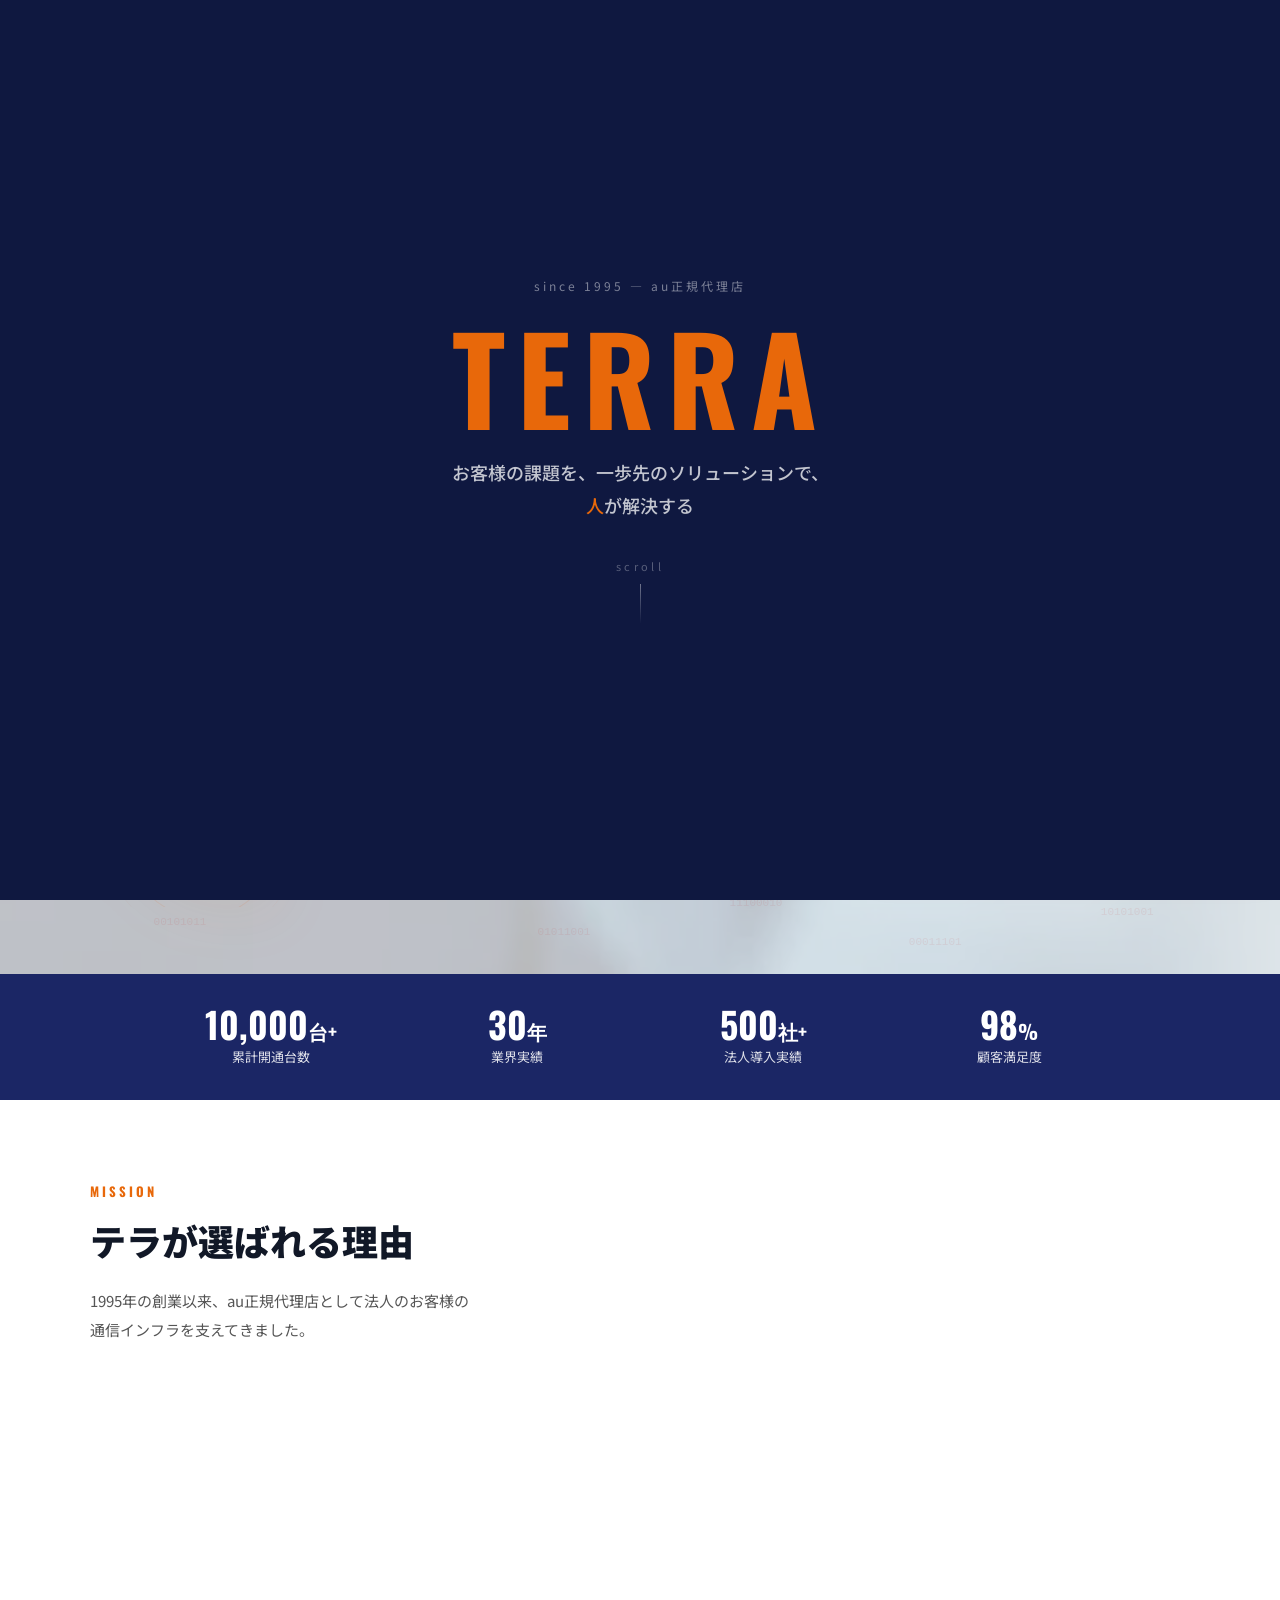
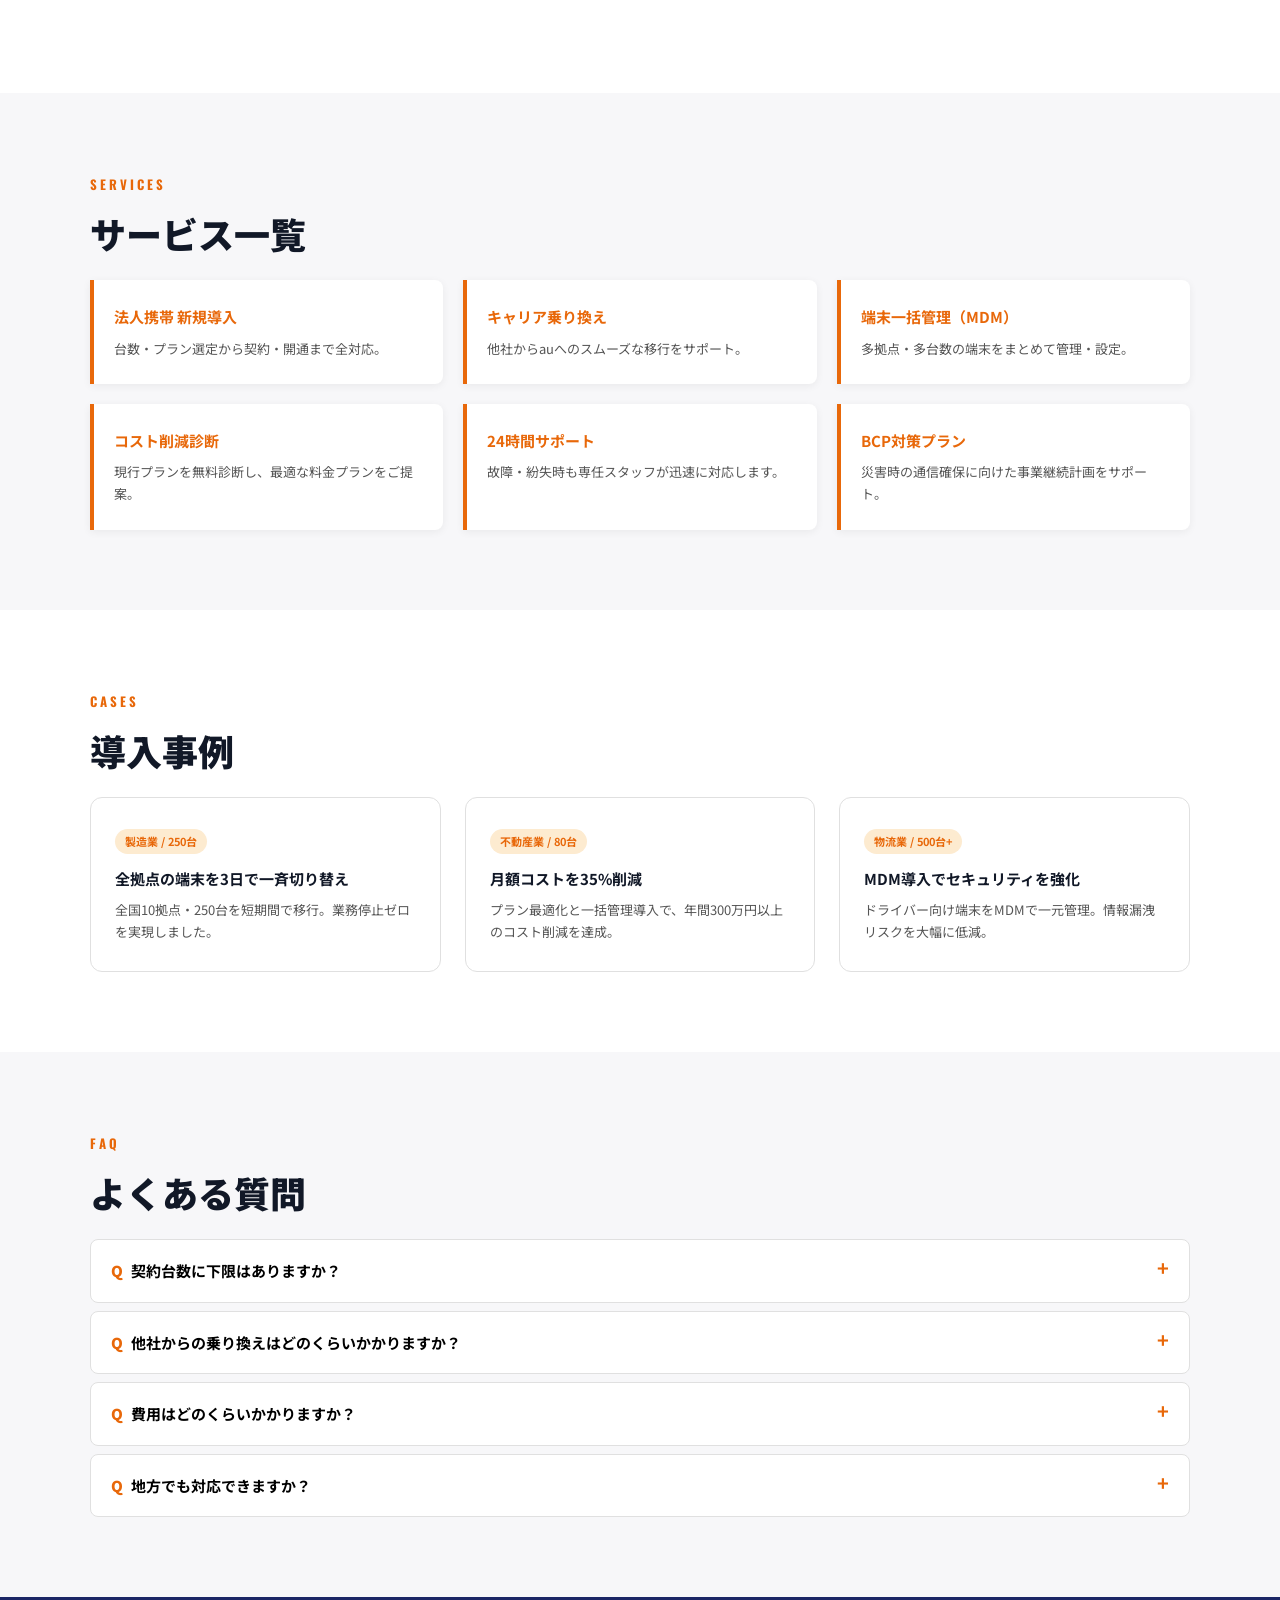
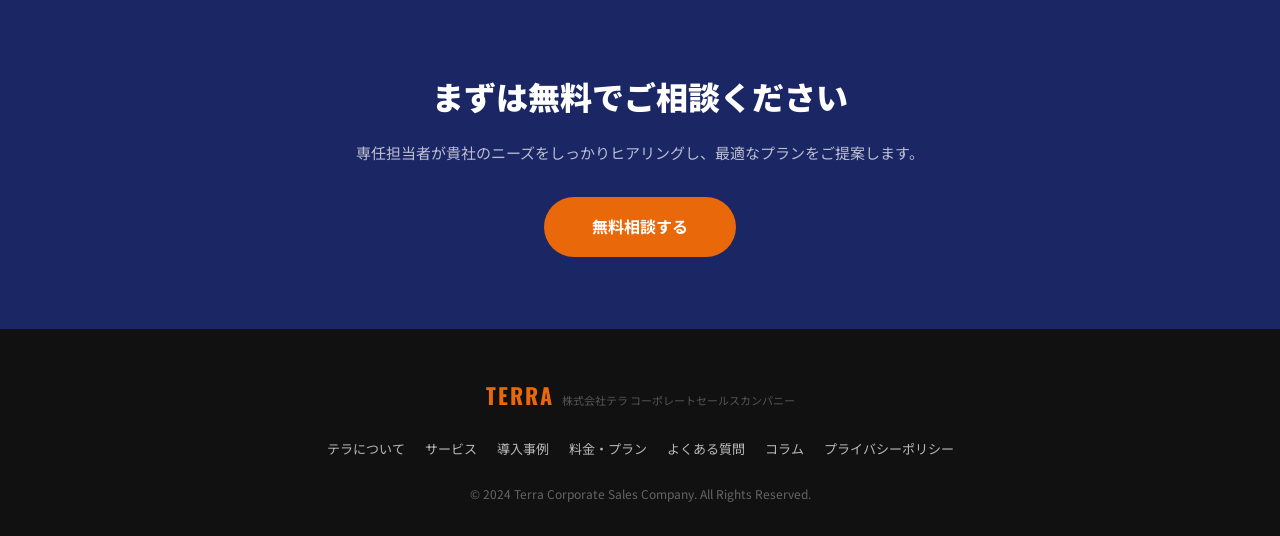
==== mockups-v2/index.html @ 59eaa2eb "Add mockups-v2: IFT-style redesign with orange/navy theme, intro overlay, and bg slideshow Co-Author" ====
<!DOCTYPE html>
<html lang="ja">
<head>
  <meta charset="UTF-8">
  <meta name="viewport" content="width=device-width, initial-scale=1.0">
  <title>株式会社テラ コーポレートセールスカンパニー | au法人携帯</title>
  <meta name="description" content="1995年創業。au正規代理店として30年、法人携帯の導入・切り替え・サポートをワンストップで対応します。">
  <link rel="preconnect" href="https://fonts.googleapis.com">
  <link rel="preconnect" href="https://fonts.gstatic.com" crossorigin>
  <link href="https://fonts.googleapis.com/css2?family=Noto+Sans+JP:wght@400;500;700;900&family=Oswald:wght@600;700&display=swap" rel="stylesheet">
  <link rel="stylesheet" href="css/style.css">
</head>
<body>

<!-- =============== INTRO OVERLAY =============== -->
<div class="intro" id="intro" aria-hidden="true">
  <div class="intro__content">
    <p class="intro__since">since 1995 — au正規代理店</p>
    <div class="intro__logo">TERRA</div>
    <p class="intro__tagline">お客様の課題を、一歩先のソリューションで、<br><em>人</em>が解決する</p>
    <p class="intro__scroll">scroll</p>
  </div>
</div>

<!-- =============== HEADER =============== -->
<header class="hdr">
  <div class="hdr__inner">
    <a class="hdr__logo" href="#">
      <span class="hdr__logo-terra">TERRA</span>
      <span class="hdr__logo-sub">株式会社テラ コーポレートセールスカンパニー</span>
    </a>
    <nav class="hdr__nav">
      <a href="#">テラについて</a>
      <a href="#">サービス</a>
      <a href="#">導入事例</a>
      <a href="#">料金・プラン</a>
      <a href="#">よくある質問</a>
      <a href="#">コラム</a>
      <a href="#">会社概要</a>
    </nav>
    <a class="hdr__cta" href="#contact">無料相談する</a>
  </div>
</header>

<!-- =============== HERO =============== -->
<section class="hero">

  <!-- 背景：画像スライドショー -->
  <div class="hero__bgSlide" aria-hidden="true">
    <div class="hero__bgSlide__item is-active">
      <img src="images/slide-01.webp" alt="">
    </div>
    <div class="hero__bgSlide__item">
      <img src="images/slide-02.jpg" alt="">
    </div>
    <div class="hero__bgOverlay"></div>
  </div>

  <!-- 背景：バイナリコード散布 -->
  <div class="hero__bg" aria-hidden="true">
    <svg class="hero__bgSvg" xmlns="http://www.w3.org/2000/svg" width="100%" height="100%">
      <text x="2%"   y="6%"  class="bgc t1">01001011</text>
      <text x="14%"  y="3%"  class="bgc t2">10110100</text>
      <text x="28%"  y="8%"  class="bgc t1">00101101</text>
      <text x="44%"  y="4%"  class="bgc t3">11010010</text>
      <text x="58%"  y="7%"  class="bgc t2">01101001</text>
      <text x="72%"  y="3%"  class="bgc t1">10011010</text>
      <text x="84%"  y="9%"  class="bgc t3">00110110</text>
      <text x="6%"   y="16%" class="bgc t2">11001010</text>
      <text x="20%"  y="13%" class="bgc t1">01010011</text>
      <text x="34%"  y="18%" class="bgc t3">10100110</text>
      <text x="50%"  y="14%" class="bgc t2">01011001</text>
      <text x="65%"  y="19%" class="bgc t1">11010100</text>
      <text x="78%"  y="13%" class="bgc t2">00101010</text>
      <text x="90%"  y="17%" class="bgc t3">10110001</text>
      <text x="3%"   y="27%" class="bgc t1">01100101</text>
      <text x="17%"  y="24%" class="bgc t3">10010110</text>
      <text x="32%"  y="29%" class="bgc t2">01101010</text>
      <text x="46%"  y="25%" class="bgc t1">11001001</text>
      <text x="60%"  y="30%" class="bgc t3">00110101</text>
      <text x="74%"  y="26%" class="bgc t2">10100011</text>
      <text x="87%"  y="28%" class="bgc t1">01011010</text>
      <text x="8%"   y="38%" class="bgc t2">11010001</text>
      <text x="22%"  y="35%" class="bgc t1">00101110</text>
      <text x="38%"  y="40%" class="bgc t3">10011001</text>
      <text x="54%"  y="36%" class="bgc t2">01100110</text>
      <text x="68%"  y="41%" class="bgc t1">11001100</text>
      <text x="82%"  y="37%" class="bgc t3">00110011</text>
      <text x="5%"   y="50%" class="bgc t1">10101010</text>
      <text x="19%"  y="47%" class="bgc t2">01010101</text>
      <text x="35%"  y="52%" class="bgc t3">11100100</text>
      <text x="49%"  y="48%" class="bgc t1">00011011</text>
      <text x="63%"  y="53%" class="bgc t2">10110010</text>
      <text x="77%"  y="49%" class="bgc t3">01001101</text>
      <text x="91%"  y="51%" class="bgc t1">11010110</text>
      <text x="10%"  y="62%" class="bgc t3">00101001</text>
      <text x="24%"  y="58%" class="bgc t1">10010011</text>
      <text x="40%"  y="63%" class="bgc t2">01101100</text>
      <text x="56%"  y="59%" class="bgc t3">11000101</text>
      <text x="70%"  y="64%" class="bgc t1">00110010</text>
      <text x="85%"  y="60%" class="bgc t2">10101101</text>
      <text x="1%"   y="74%" class="bgc t2">01011100</text>
      <text x="15%"  y="70%" class="bgc t3">11001011</text>
      <text x="30%"  y="75%" class="bgc t1">00100110</text>
      <text x="45%"  y="71%" class="bgc t2">10110101</text>
      <text x="59%"  y="76%" class="bgc t3">01010010</text>
      <text x="73%"  y="72%" class="bgc t1">11011001</text>
      <text x="88%"  y="74%" class="bgc t2">00101100</text>
      <text x="7%"   y="85%" class="bgc t1">10100101</text>
      <text x="21%"  y="82%" class="bgc t3">01001010</text>
      <text x="37%"  y="87%" class="bgc t2">11010011</text>
      <text x="52%"  y="83%" class="bgc t1">00110110</text>
      <text x="66%"  y="88%" class="bgc t3">10011100</text>
      <text x="80%"  y="84%" class="bgc t2">01100011</text>
      <text x="94%"  y="86%" class="bgc t1">11001010</text>
      <text x="12%"  y="95%" class="bgc t2">00101011</text>
      <text x="26%"  y="92%" class="bgc t3">10110110</text>
      <text x="42%"  y="96%" class="bgc t1">01011001</text>
      <text x="57%"  y="93%" class="bgc t2">11100010</text>
      <text x="71%"  y="97%" class="bgc t3">00011101</text>
      <text x="86%"  y="94%" class="bgc t1">10101001</text>
    </svg>
  </div>

  <div class="hero__inner">

    <!-- 左カラム -->
    <div class="hero__left">

      <p class="hero__eyebrow">au正規代理店 since 1995</p>

      <h1 class="hero__h1">
        お客様の課題を、<br>
        一歩先のソリューションで、<br>
        <span class="hero__accent">人</span>が解決する
      </h1>

      <!-- バッジ3個 -->
      <div class="hero__badges">
        <div class="hero__badge">
          <svg viewBox="0 0 100 100" class="badge__ring">
            <circle cx="50" cy="50" r="46" fill="none" stroke="#E8680A" stroke-width="4"/>
            <circle cx="50" cy="50" r="38" fill="none" stroke="#E8680A" stroke-width="1" stroke-dasharray="4 3"/>
          </svg>
          <div class="badge__inner">
            <span class="badge__num">10,000<small>台+</small></span>
            <span class="badge__label">開通台数</span>
          </div>
        </div>
        <div class="hero__badge">
          <svg viewBox="0 0 100 100" class="badge__ring">
            <circle cx="50" cy="50" r="46" fill="none" stroke="#E8680A" stroke-width="4"/>
            <circle cx="50" cy="50" r="38" fill="none" stroke="#E8680A" stroke-width="1" stroke-dasharray="4 3"/>
          </svg>
          <div class="badge__inner">
            <span class="badge__num">30<small>年+</small></span>
            <span class="badge__label">サービス歴</span>
          </div>
        </div>
        <div class="hero__badge">
          <svg viewBox="0 0 100 100" class="badge__ring">
            <circle cx="50" cy="50" r="46" fill="none" stroke="#E8680A" stroke-width="4"/>
            <circle cx="50" cy="50" r="38" fill="none" stroke="#E8680A" stroke-width="1" stroke-dasharray="4 3"/>
          </svg>
          <div class="badge__inner">
            <span class="badge__num">500<small>社+</small></span>
            <span class="badge__label">導入支援</span>
          </div>
        </div>
      </div>

      <p class="hero__lead">
        携帯の導入から運用・切り替えまで、<br>
        専任担当が一貫してサポートします。<br>
        まずはお気軽にご相談ください。
      </p>

      <!-- キャラクターイラスト -->
      <div class="hero__illust" aria-hidden="true">
        <svg viewBox="0 0 320 260" xmlns="http://www.w3.org/2000/svg" class="illust__svg">
          <path d="M110 60 L110 130 Q110 165 150 178 Q190 165 190 130 L190 60 Z" fill="#1a237e" stroke="#3949ab" stroke-width="2"/>
          <path d="M118 68 L118 128 Q118 157 150 168 Q182 157 182 128 L182 68 Z" fill="#283593"/>
          <circle cx="150" cy="108" r="14" fill="none" stroke="#90caf9" stroke-width="2.5"/>
          <rect x="143" y="118" width="14" height="12" rx="2" fill="#90caf9"/>
          <line x1="150" y1="124" x2="150" y2="130" stroke="#1a237e" stroke-width="2"/>
          <ellipse cx="160" cy="185" rx="22" ry="30" fill="#E8680A"/>
          <circle cx="160" cy="148" r="22" fill="#f5cba7"/>
          <ellipse cx="160" cy="132" rx="22" ry="10" fill="#3e2723"/>
          <rect x="138" y="132" width="8" height="18" rx="4" fill="#3e2723"/>
          <rect x="174" y="132" width="8" height="18" rx="4" fill="#3e2723"/>
          <circle cx="153" cy="148" r="2.5" fill="#6d4c41"/>
          <circle cx="167" cy="148" r="2.5" fill="#6d4c41"/>
          <path d="M153 158 Q160 163 167 158" fill="none" stroke="#c0392b" stroke-width="1.5" stroke-linecap="round"/>
          <path d="M138 185 Q120 195 118 215" stroke="#E8680A" stroke-width="14" fill="none" stroke-linecap="round"/>
          <ellipse cx="116" cy="218" rx="9" ry="7" fill="#f5cba7"/>
          <path d="M182 185 Q200 195 202 215" stroke="#E8680A" stroke-width="14" fill="none" stroke-linecap="round"/>
          <rect x="195" y="200" width="28" height="48" rx="4" fill="#263238"/>
          <rect x="198" y="205" width="22" height="36" rx="2" fill="#29b6f6"/>
          <circle cx="209" cy="246" r="2" fill="#607d8b"/>
          <text x="200" y="228" font-family="sans-serif" font-size="9" font-weight="bold" fill="white">au</text>
          <text x="199" y="238" font-family="sans-serif" font-size="5" fill="white">法人サポート</text>
          <rect x="145" y="212" width="12" height="28" rx="4" fill="#1a237e"/>
          <rect x="163" y="212" width="12" height="28" rx="4" fill="#1a237e"/>
          <rect x="143" y="237" width="16" height="8" rx="3" fill="#111"/>
          <rect x="161" y="237" width="16" height="8" rx="3" fill="#111"/>
          <circle cx="220" cy="145" r="14" fill="#4caf50" opacity="0.9"/>
          <polyline points="213,145 218,151 228,139" fill="none" stroke="white" stroke-width="2.5" stroke-linecap="round" stroke-linejoin="round"/>
          <rect x="62" y="160" width="32" height="22" rx="3" fill="white" stroke="#E8680A" stroke-width="1.5"/>
          <polyline points="62,160 78,172 94,160" fill="none" stroke="#E8680A" stroke-width="1.5"/>
          <text x="55" y="125" font-family="sans-serif" font-size="18" fill="#f9a825">★★★★★</text>
          <circle cx="160" cy="200" r="50" fill="none" stroke="#E8680A" stroke-width="1" opacity="0.15"/>
          <circle cx="160" cy="200" r="70" fill="none" stroke="#E8680A" stroke-width="1" opacity="0.10"/>
          <circle cx="160" cy="200" r="90" fill="none" stroke="#E8680A" stroke-width="0.5" opacity="0.07"/>
        </svg>
      </div>

    </div><!-- /.hero__left -->

    <!-- 右カラム：問い合わせフォーム -->
    <div class="hero__right">
      <div class="formCard" id="contact">
        <div class="formCard__hd">
          <span class="formCard__hdJa">まずは無料相談</span>
          <span class="formCard__hdEn">CONTACT</span>
        </div>
        <form class="formCard__body" action="#" method="post">
          <div class="formField">
            <label class="formField__lbl" for="fc-company">会社名<span class="req">必須</span></label>
            <input class="formField__inp" type="text" id="fc-company" name="company" placeholder="株式会社テラ">
          </div>
          <div class="formField">
            <label class="formField__lbl" for="fc-name">お名前<span class="req">必須</span></label>
            <input class="formField__inp" type="text" id="fc-name" name="name" placeholder="山田 太郎">
          </div>
          <div class="formField">
            <label class="formField__lbl" for="fc-tel">電話番号<span class="req">必須</span></label>
            <input class="formField__inp" type="tel" id="fc-tel" name="tel" placeholder="03-1234-5678">
          </div>
          <div class="formField">
            <label class="formField__lbl" for="fc-email">メールアドレス<span class="req">必須</span></label>
            <input class="formField__inp" type="email" id="fc-email" name="email" placeholder="info@example.com">
          </div>
          <div class="formField">
            <label class="formField__lbl" for="fc-msg">お問い合わせ内容</label>
            <textarea class="formField__inp formField__inp--ta" id="fc-msg" name="message" rows="4" placeholder="ご質問・ご要望をご記入ください"></textarea>
          </div>
          <button class="formCard__submit" type="submit">無料で相談する →</button>
          <p class="formCard__note">個人情報の取り扱いについては<a href="#">プライバシーポリシー</a>をご確認ください。</p>
        </form>
      </div>
    </div><!-- /.hero__right -->

  </div><!-- /.hero__inner -->
</section>

<!-- =============== TRUST =============== -->
<section class="trust">
  <div class="trust__inner">
    <div class="trust__item">
      <span class="trust__num">10,000<small>台+</small></span>
      <span class="trust__lbl">累計開通台数</span>
    </div>
    <div class="trust__item">
      <span class="trust__num">30<small>年</small></span>
      <span class="trust__lbl">業界実績</span>
    </div>
    <div class="trust__item">
      <span class="trust__num">500<small>社+</small></span>
      <span class="trust__lbl">法人導入実績</span>
    </div>
    <div class="trust__item">
      <span class="trust__num">98<small>%</small></span>
      <span class="trust__lbl">顧客満足度</span>
    </div>
  </div>
</section>

<!-- =============== MISSION =============== -->
<section class="mission section">
  <div class="section__inner">
    <p class="section__eyebrow">MISSION</p>
    <h2 class="section__h2">テラが選ばれる理由</h2>
    <p class="section__lead">1995年の創業以来、au正規代理店として法人のお客様の<br>通信インフラを支えてきました。</p>
    <div class="mission__grid">
      <div class="mission__card">
        <div class="mission__icon">
          <svg viewBox="0 0 48 48" xmlns="http://www.w3.org/2000/svg"><circle cx="24" cy="24" r="22" fill="#E8680A" opacity="0.1"/><path d="M24 12 L28 20 L38 21 L31 28 L33 38 L24 33 L15 38 L17 28 L10 21 L20 20 Z" fill="#E8680A"/></svg>
        </div>
        <h3>30年の信頼実績</h3>
        <p>1995年創業。長年のノウハウと信頼で、複雑な法人ニーズに対応します。</p>
      </div>
      <div class="mission__card">
        <div class="mission__icon">
          <svg viewBox="0 0 48 48" xmlns="http://www.w3.org/2000/svg"><circle cx="24" cy="24" r="22" fill="#E8680A" opacity="0.1"/><rect x="14" y="14" width="20" height="26" rx="3" fill="none" stroke="#E8680A" stroke-width="2"/><line x1="18" y1="22" x2="30" y2="22" stroke="#E8680A" stroke-width="2"/><line x1="18" y1="28" x2="30" y2="28" stroke="#E8680A" stroke-width="2"/><line x1="18" y1="34" x2="24" y2="34" stroke="#E8680A" stroke-width="2"/></svg>
        </div>
        <h3>ワンストップサポート</h3>
        <p>導入・切り替え・運用管理まで、専任担当者が一貫してサポートします。</p>
      </div>
      <div class="mission__card">
        <div class="mission__icon">
          <svg viewBox="0 0 48 48" xmlns="http://www.w3.org/2000/svg"><circle cx="24" cy="24" r="22" fill="#E8680A" opacity="0.1"/><path d="M24 10 L24 38 M10 24 L38 24" stroke="#E8680A" stroke-width="2.5" stroke-linecap="round"/><circle cx="24" cy="24" r="8" fill="none" stroke="#E8680A" stroke-width="2"/></svg>
        </div>
        <h3>全国対応</h3>
        <p>全国の拠点から、迅速な現地対応が可能です。地方企業様もご安心ください。</p>
      </div>
    </div>
  </div>
</section>

<!-- =============== SERVICES =============== -->
<section class="services section section--gray">
  <div class="section__inner">
    <p class="section__eyebrow">SERVICES</p>
    <h2 class="section__h2">サービス一覧</h2>
    <div class="services__grid">
      <div class="serviceCard">
        <h3 class="serviceCard__ttl">法人携帯 新規導入</h3>
        <p class="serviceCard__body">台数・プラン選定から契約・開通まで全対応。</p>
      </div>
      <div class="serviceCard">
        <h3 class="serviceCard__ttl">キャリア乗り換え</h3>
        <p class="serviceCard__body">他社からauへのスムーズな移行をサポート。</p>
      </div>
      <div class="serviceCard">
        <h3 class="serviceCard__ttl">端末一括管理（MDM）</h3>
        <p class="serviceCard__body">多拠点・多台数の端末をまとめて管理・設定。</p>
      </div>
      <div class="serviceCard">
        <h3 class="serviceCard__ttl">コスト削減診断</h3>
        <p class="serviceCard__body">現行プランを無料診断し、最適な料金プランをご提案。</p>
      </div>
      <div class="serviceCard">
        <h3 class="serviceCard__ttl">24時間サポート</h3>
        <p class="serviceCard__body">故障・紛失時も専任スタッフが迅速に対応します。</p>
      </div>
      <div class="serviceCard">
        <h3 class="serviceCard__ttl">BCP対策プラン</h3>
        <p class="serviceCard__body">災害時の通信確保に向けた事業継続計画をサポート。</p>
      </div>
    </div>
  </div>
</section>

<!-- =============== CASES =============== -->
<section class="cases section">
  <div class="section__inner">
    <p class="section__eyebrow">CASES</p>
    <h2 class="section__h2">導入事例</h2>
    <div class="cases__grid">
      <div class="caseCard">
        <span class="caseCard__tag">製造業 / 250台</span>
        <h3 class="caseCard__ttl">全拠点の端末を3日で一斉切り替え</h3>
        <p class="caseCard__body">全国10拠点・250台を短期間で移行。業務停止ゼロを実現しました。</p>
      </div>
      <div class="caseCard">
        <span class="caseCard__tag">不動産業 / 80台</span>
        <h3 class="caseCard__ttl">月額コストを35%削減</h3>
        <p class="caseCard__body">プラン最適化と一括管理導入で、年間300万円以上のコスト削減を達成。</p>
      </div>
      <div class="caseCard">
        <span class="caseCard__tag">物流業 / 500台+</span>
        <h3 class="caseCard__ttl">MDM導入でセキュリティを強化</h3>
        <p class="caseCard__body">ドライバー向け端末をMDMで一元管理。情報漏洩リスクを大幅に低減。</p>
      </div>
    </div>
  </div>
</section>

<!-- =============== FAQ =============== -->
<section class="faq section section--gray">
  <div class="section__inner">
    <p class="section__eyebrow">FAQ</p>
    <h2 class="section__h2">よくある質問</h2>
    <ul class="faqList">
      <li class="faqList__item">
        <button class="faqList__q" data-faq-trigger type="button">契約台数に下限はありますか？</button>
        <div class="faqList__a"><p>1台からご対応可能です。まずはお気軽にご相談ください。</p></div>
      </li>
      <li class="faqList__item">
        <button class="faqList__q" data-faq-trigger type="button">他社からの乗り換えはどのくらいかかりますか？</button>
        <div class="faqList__a"><p>規模によりますが、最短1週間から対応可能です。詳細はヒアリング後にご案内します。</p></div>
      </li>
      <li class="faqList__item">
        <button class="faqList__q" data-faq-trigger type="button">費用はどのくらいかかりますか？</button>
        <div class="faqList__a"><p>ご相談・診断は無料です。契約後の費用は台数・プランにより異なります。</p></div>
      </li>
      <li class="faqList__item">
        <button class="faqList__q" data-faq-trigger type="button">地方でも対応できますか？</button>
        <div class="faqList__a"><p>全国対応しております。遠方の場合はオンライン対応も可能です。</p></div>
      </li>
    </ul>
  </div>
</section>

<!-- =============== CTA =============== -->
<section class="cta">
  <div class="cta__inner">
    <h2 class="cta__h2">まずは無料でご相談ください</h2>
    <p class="cta__body">専任担当者が貴社のニーズをしっかりヒアリングし、最適なプランをご提案します。</p>
    <a class="cta__btn" href="#contact">無料相談する</a>
  </div>
</section>

<!-- =============== FOOTER =============== -->
<footer class="footer">
  <div class="footer__inner">
    <div class="footer__logo">
      <span class="hdr__logo-terra">TERRA</span>
      <span class="hdr__logo-sub">株式会社テラ コーポレートセールスカンパニー</span>
    </div>
    <nav class="footer__nav">
      <a href="#">テラについて</a>
      <a href="#">サービス</a>
      <a href="#">導入事例</a>
      <a href="#">料金・プラン</a>
      <a href="#">よくある質問</a>
      <a href="#">コラム</a>
      <a href="#">プライバシーポリシー</a>
    </nav>
    <p class="footer__copy">&copy; 2024 Terra Corporate Sales Company. All Rights Reserved.</p>
  </div>
</footer>

<script src="js/main.js"></script>
</body>
</html>
---- mockups-v2/css/style.css ----
/* ====================================================
   CSS変数
   ==================================================== */
:root {
  --red:        #E8680A;
  --red-dark:   #C45500;
  --red-light:  #FDEBD0;
  --navy:       #1B2665;
  --navy-dark:  #0f1840;
  --navy-light: #d4d9f0;
  --text:       #111827;
  --text-sub:   #555;
  --bg:         #ffffff;
  --bg-gray:    #f7f7f9;
  --border:     #e0e0e0;
  --radius:     8px;
  --font-body:  'Noto Sans JP', sans-serif;
  --font-en:    'Oswald', sans-serif;
}

/* ====================================================
   INTRO OVERLAY
   ==================================================== */
.intro {
  position: fixed;
  inset: 0;
  z-index: 500;
  background: var(--navy-dark);
  display: flex;
  align-items: center;
  justify-content: center;
  pointer-events: none;
  transition: opacity 0.1s linear;
}
.intro__content {
  text-align: center;
  display: flex;
  flex-direction: column;
  align-items: center;
  gap: 20px;
}
.intro__since {
  font-size: 12px;
  letter-spacing: 0.25em;
  color: rgba(255,255,255,0.45);
  animation: introFadeUp 0.8s 0.2s cubic-bezier(0.22,1,0.36,1) both;
}
.intro__logo {
  font-family: var(--font-en);
  font-size: clamp(64px, 12vw, 120px);
  font-weight: 700;
  color: var(--red);
  letter-spacing: 0.1em;
  line-height: 1;
  animation: introFadeUp 0.8s 0.4s cubic-bezier(0.22,1,0.36,1) both;
}
.intro__tagline {
  font-size: clamp(14px, 2vw, 18px);
  font-weight: 500;
  color: rgba(255,255,255,0.75);
  line-height: 1.8;
  animation: introFadeUp 0.8s 0.7s cubic-bezier(0.22,1,0.36,1) both;
}
.intro__tagline em {
  font-style: normal;
  color: var(--red);
}
.intro__scroll {
  margin-top: 16px;
  font-size: 11px;
  letter-spacing: 0.3em;
  color: rgba(255,255,255,0.3);
  animation: introFadeUp 0.8s 1.1s cubic-bezier(0.22,1,0.36,1) both,
             scrollBlink 1.8s 2s ease-in-out infinite;
}
.intro__scroll::after {
  content: '';
  display: block;
  width: 1px;
  height: 40px;
  background: linear-gradient(to bottom, rgba(255,255,255,0.4), transparent);
  margin: 8px auto 0;
  animation: scrollLine 1.8s 2s ease-in-out infinite;
}

@keyframes introFadeUp {
  from { opacity: 0; transform: translateY(16px); }
  to   { opacity: 1; transform: translateY(0); }
}
@keyframes scrollBlink {
  0%, 100% { opacity: 0.3; }
  50%       { opacity: 0.7; }
}
@keyframes scrollLine {
  0%   { transform: scaleY(0); transform-origin: top; }
  50%  { transform: scaleY(1); transform-origin: top; }
  51%  { transform: scaleY(1); transform-origin: bottom; }
  100% { transform: scaleY(0); transform-origin: bottom; }
}

/* ====================================================
   リセット・ベース
   ==================================================== */
*, *::before, *::after { box-sizing: border-box; margin: 0; padding: 0; }
html { scroll-behavior: smooth; }
body {
  font-family: var(--font-body);
  color: var(--text);
  background: var(--bg);
  line-height: 1.7;
  -webkit-font-smoothing: antialiased;
}
a { color: inherit; text-decoration: none; }
ul { list-style: none; }
img { max-width: 100%; height: auto; display: block; }
button { cursor: pointer; border: none; background: none; font: inherit; }

/* ====================================================
   HEADER
   ==================================================== */
.hdr {
  position: fixed;
  top: 0; left: 0; right: 0;
  z-index: 100;
  background: rgba(255,255,255,0.97);
  border-bottom: 2px solid var(--navy);
  box-shadow: 0 2px 12px rgba(0,0,0,0.08);
  height: 64px;
}
.hdr__inner {
  max-width: 1280px;
  margin: 0 auto;
  padding: 0 24px;
  height: 100%;
  display: flex;
  align-items: center;
  gap: 32px;
}
.hdr__logo {
  display: flex;
  align-items: baseline;
  gap: 8px;
  flex-shrink: 0;
}
.hdr__logo-terra {
  font-family: var(--font-en);
  font-size: 26px;
  font-weight: 700;
  color: var(--red);
  letter-spacing: 2px;
}
.hdr__logo-sub {
  font-size: 11px;
  color: var(--text-sub);
  white-space: nowrap;
}
.hdr__nav {
  display: flex;
  align-items: center;
  gap: 4px;
  flex: 1;
  justify-content: center;
}
.hdr__nav a {
  font-size: 13px;
  font-weight: 500;
  padding: 6px 10px;
  border-radius: 4px;
  transition: color 0.2s, background 0.2s;
  white-space: nowrap;
}
.hdr__nav a:hover { color: var(--red); background: var(--red-light); }
.hdr__cta {
  flex-shrink: 0;
  background: var(--red);
  color: white;
  font-size: 13px;
  font-weight: 700;
  padding: 10px 20px;
  border-radius: 24px;
  transition: background 0.2s, transform 0.2s;
  white-space: nowrap;
}
.hdr__cta:hover { background: var(--red-dark); transform: translateY(-1px); }

/* ====================================================
   HERO
   ==================================================== */
.hero {
  position: relative;
  min-height: 100vh;
  padding-top: 64px;
  background: var(--bg);
  overflow: hidden;
  display: flex;
  align-items: center;
}

/* 背景画像スライドショー */
.hero__bgSlide {
  position: absolute;
  inset: 0;
  z-index: 0;
}
.hero__bgSlide__item {
  position: absolute;
  inset: 0;
  opacity: 0;
  transition: opacity 1.2s ease;
}
.hero__bgSlide__item.is-active { opacity: 1; }
.hero__bgSlide__item img {
  width: 100%;
  height: 100%;
  object-fit: cover;
}
.hero__bgOverlay {
  position: absolute;
  inset: 0;
  background: rgba(255,255,255,0.72);
}

/* バイナリ背景 */
.hero__bg {
  position: absolute;
  inset: 0;
  pointer-events: none;
  z-index: 0;
}
.hero__bgSvg {
  width: 100%;
  height: 100%;
}
.bgc {
  font-family: 'Courier New', monospace;
  font-size: 11px;
  fill: rgba(204, 25, 25, 0.08);
  animation: bgcFloat 8s ease-in-out infinite;
}
.bgc.t1 { animation-duration: 7s; }
.bgc.t2 { animation-duration: 9s; animation-delay: -3s; }
.bgc.t3 { animation-duration: 11s; animation-delay: -6s; }

@keyframes bgcFloat {
  0%, 100% { opacity: 0.06; transform: translateY(0); }
  50%       { opacity: 0.13; transform: translateY(-6px); }
}

.hero__inner {
  position: relative;
  z-index: 1;
  max-width: 1280px;
  margin: 0 auto;
  padding: 60px 0 60px 32px;
  width: 100%;
  display: grid;
  grid-template-columns: 1fr 420px;
  gap: 48px;
  align-items: center;
}

/* 左カラム */
.hero__left { display: flex; flex-direction: column; gap: 28px; }

.hero__eyebrow {
  display: inline-flex;
  align-items: center;
  gap: 8px;
  font-size: 13px;
  font-weight: 700;
  color: var(--red);
  letter-spacing: 0.08em;
}
.hero__eyebrow::before {
  content: '';
  display: inline-block;
  width: 24px; height: 2px;
  background: var(--red);
}

.hero__h1 {
  font-size: clamp(32px, 4.5vw, 52px);
  font-weight: 900;
  line-height: 1.3;
  color: var(--text);
  animation: heroIn 0.8s cubic-bezier(0.22,1,0.36,1) both;
}
.hero__accent {
  color: var(--red);
  position: relative;
}
.hero__accent::after {
  content: '';
  position: absolute;
  left: 0; right: 0;
  bottom: 2px;
  height: 4px;
  background: #b5e853;
  z-index: -1;
  border-radius: 2px;
}

@keyframes heroIn {
  from { opacity: 0; transform: translateY(24px); }
  to   { opacity: 1; transform: translateY(0); }
}

/* バッジ */
.hero__badges {
  display: flex;
  gap: 16px;
  animation: heroIn 0.8s 0.3s cubic-bezier(0.22,1,0.36,1) both;
}
.hero__badge {
  position: relative;
  width: 100px;
  height: 100px;
  flex-shrink: 0;
  animation: badgeSpin 20s linear infinite;
}
@keyframes badgeSpin {
  from { transform: rotate(0deg); }
  to   { transform: rotate(360deg); }
}
.badge__ring {
  position: absolute;
  inset: 0;
  width: 100%;
  height: 100%;
}
.badge__inner {
  position: absolute;
  inset: 0;
  display: flex;
  flex-direction: column;
  align-items: center;
  justify-content: center;
  animation: badgeSpin 20s linear infinite reverse;
}
.badge__num {
  font-family: var(--font-en);
  font-size: 18px;
  font-weight: 700;
  color: var(--red);
  line-height: 1;
}
.badge__num small { font-size: 12px; }
.badge__label {
  font-size: 10px;
  font-weight: 700;
  color: var(--text);
  margin-top: 4px;
  text-align: center;
  line-height: 1.2;
}

.hero__lead {
  font-size: 15px;
  line-height: 1.9;
  color: var(--text-sub);
  animation: heroIn 0.8s 0.5s cubic-bezier(0.22,1,0.36,1) both;
}

/* イラスト */
.hero__illust {
  margin-top: -16px;
  animation: heroIn 0.8s 0.2s cubic-bezier(0.22,1,0.36,1) both;
}
.illust__svg {
  width: 100%;
  max-width: 340px;
  filter: drop-shadow(0 12px 32px rgba(232,104,10,0.12));
  animation: illustFloat 4s ease-in-out infinite;
}
@keyframes illustFloat {
  0%, 100% { transform: translateY(0); }
  50%       { transform: translateY(-12px); }
}

/* 右カラム：フォームカード */
.hero__right {
  animation: heroIn 0.8s 0.4s cubic-bezier(0.22,1,0.36,1) both;
}
.formCard {
  background: white;
  border-radius: 16px 0 0 16px;
  box-shadow: 0 8px 48px rgba(204,25,25,0.14), 0 2px 12px rgba(0,0,0,0.08);
  overflow: hidden;
  border: 1px solid var(--red-light);
  border-right: none;
}
.formCard__hd {
  background: var(--navy);
  padding: 18px 24px;
  display: flex;
  align-items: baseline;
  gap: 12px;
}
.formCard__hdJa {
  font-size: 18px;
  font-weight: 900;
  color: white;
}
.formCard__hdEn {
  font-family: var(--font-en);
  font-size: 13px;
  color: rgba(255,255,255,0.7);
  letter-spacing: 2px;
}
.formCard__body {
  padding: 24px;
  display: flex;
  flex-direction: column;
  gap: 14px;
}
.formField { display: flex; flex-direction: column; gap: 4px; }
.formField__lbl {
  font-size: 12px;
  font-weight: 700;
  color: var(--text);
  display: flex;
  align-items: center;
  gap: 6px;
}
.req {
  background: var(--red);
  color: white;
  font-size: 10px;
  padding: 1px 6px;
  border-radius: 3px;
}
.formField__inp {
  border: 1px solid var(--border);
  border-radius: var(--radius);
  padding: 10px 12px;
  font-size: 14px;
  font-family: var(--font-body);
  transition: border-color 0.2s, box-shadow 0.2s;
  outline: none;
  width: 100%;
}
.formField__inp:focus {
  border-color: var(--red);
  box-shadow: 0 0 0 3px rgba(204,25,25,0.1);
}
.formField__inp--ta { resize: vertical; min-height: 80px; }
.formCard__submit {
  background: var(--red);
  color: white;
  font-size: 15px;
  font-weight: 900;
  padding: 14px;
  border-radius: var(--radius);
  width: 100%;
  transition: background 0.2s, transform 0.15s;
  margin-top: 4px;
}
.formCard__submit:hover { background: var(--red-dark); transform: translateY(-2px); }
.formCard__note {
  font-size: 11px;
  color: var(--text-sub);
  text-align: center;
}
.formCard__note a { color: var(--red); text-decoration: underline; }

/* ====================================================
   TRUST
   ==================================================== */
.trust {
  background: var(--navy);
  padding: 32px 24px;
}
.trust__inner {
  max-width: 960px;
  margin: 0 auto;
  display: grid;
  grid-template-columns: repeat(4, 1fr);
  gap: 24px;
  text-align: center;
}
.trust__item {
  display: flex;
  flex-direction: column;
  gap: 4px;
  color: white;
}
.trust__num {
  font-family: var(--font-en);
  font-size: 36px;
  font-weight: 700;
  line-height: 1;
}
.trust__num small { font-size: 20px; }
.trust__lbl { font-size: 13px; opacity: 0.85; }

/* ====================================================
   共通セクション
   ==================================================== */
.section { padding: 80px 24px; }
.section--gray { background: var(--bg-gray); }
.section__inner { max-width: 1100px; margin: 0 auto; }
.section__eyebrow {
  font-family: var(--font-en);
  font-size: 13px;
  color: var(--red);
  font-weight: 700;
  letter-spacing: 3px;
  margin-bottom: 8px;
}
.section__h2 {
  font-size: clamp(24px, 3vw, 36px);
  font-weight: 900;
  margin-bottom: 16px;
}
.section__lead {
  font-size: 15px;
  color: var(--text-sub);
  line-height: 1.9;
  margin-bottom: 48px;
}

/* ====================================================
   MISSION
   ==================================================== */
.mission__grid {
  display: grid;
  grid-template-columns: repeat(3, 1fr);
  gap: 24px;
}
.mission__card {
  background: white;
  border: 1px solid var(--border);
  border-radius: 12px;
  padding: 32px 24px;
  text-align: center;
  transition: box-shadow 0.2s, transform 0.2s;
}
.mission__card:hover {
  box-shadow: 0 8px 32px rgba(204,25,25,0.12);
  transform: translateY(-4px);
}
.mission__icon { margin: 0 auto 16px; width: 56px; height: 56px; }
.mission__card h3 { font-size: 16px; font-weight: 700; margin-bottom: 8px; }
.mission__card p  { font-size: 14px; color: var(--text-sub); }

/* ====================================================
   SERVICES
   ==================================================== */
.services__grid {
  display: grid;
  grid-template-columns: repeat(3, 1fr);
  gap: 20px;
}
.serviceCard {
  background: white;
  border-left: 4px solid var(--red);
  border-radius: 0 8px 8px 0;
  padding: 24px 20px;
  box-shadow: 0 2px 8px rgba(0,0,0,0.06);
  transition: box-shadow 0.2s, transform 0.2s;
}
.serviceCard:hover {
  box-shadow: 0 6px 24px rgba(204,25,25,0.12);
  transform: translateX(4px);
}
.serviceCard__ttl { font-size: 15px; font-weight: 700; margin-bottom: 8px; color: var(--red); }
.serviceCard__body { font-size: 13px; color: var(--text-sub); }

/* ====================================================
   CASES
   ==================================================== */
.cases__grid {
  display: grid;
  grid-template-columns: repeat(3, 1fr);
  gap: 24px;
}
.caseCard {
  background: white;
  border: 1px solid var(--border);
  border-radius: 12px;
  padding: 28px 24px;
  transition: box-shadow 0.2s, transform 0.2s;
}
.caseCard:hover {
  box-shadow: 0 8px 32px rgba(0,0,0,0.1);
  transform: translateY(-4px);
}
.caseCard__tag {
  display: inline-block;
  background: var(--red-light);
  color: var(--red);
  font-size: 11px;
  font-weight: 700;
  padding: 3px 10px;
  border-radius: 20px;
  margin-bottom: 12px;
}
.caseCard__ttl { font-size: 15px; font-weight: 700; margin-bottom: 8px; }
.caseCard__body { font-size: 13px; color: var(--text-sub); }

/* ====================================================
   FAQ
   ==================================================== */
.faqList { display: flex; flex-direction: column; gap: 8px; }
.faqList__item {
  background: white;
  border: 1px solid var(--border);
  border-radius: 8px;
  overflow: hidden;
}
.faqList__q {
  width: 100%;
  text-align: left;
  padding: 18px 48px 18px 20px;
  font-size: 15px;
  font-weight: 700;
  position: relative;
  transition: background 0.2s;
}
.faqList__q:hover { background: var(--red-light); }
.faqList__q::before {
  content: 'Q';
  position: absolute;
  left: 20px;
  color: var(--red);
  font-weight: 900;
}
.faqList__q { padding-left: 40px; }
.faqList__q::after {
  content: '+';
  position: absolute;
  right: 20px;
  font-size: 20px;
  color: var(--red);
  transition: transform 0.3s;
  line-height: 1;
}
.faqList__q.is-open::after { transform: rotate(45deg); }
.faqList__a {
  max-height: 0;
  overflow: hidden;
  transition: max-height 0.35s ease, padding 0.3s;
  padding: 0 20px 0 40px;
  font-size: 14px;
  color: var(--text-sub);
}
.faqList__a.is-open {
  max-height: 200px;
  padding: 12px 20px 18px 40px;
}

/* ====================================================
   CTA
   ==================================================== */
.cta {
  background: var(--navy);
  padding: 72px 24px;
  text-align: center;
}
.cta__h2 {
  font-size: clamp(22px, 3vw, 32px);
  font-weight: 900;
  color: white;
  margin-bottom: 16px;
}
.cta__body { font-size: 15px; color: rgba(255,255,255,0.7); margin-bottom: 32px; }
.cta__btn {
  display: inline-block;
  background: var(--red);
  color: white;
  font-size: 16px;
  font-weight: 700;
  padding: 16px 48px;
  border-radius: 32px;
  transition: background 0.2s, transform 0.2s;
}
.cta__btn:hover { background: var(--red-dark); transform: translateY(-2px); }

/* ====================================================
   FOOTER
   ==================================================== */
.footer {
  background: #111;
  padding: 48px 24px 32px;
  color: rgba(255,255,255,0.7);
}
.footer__inner {
  max-width: 1100px;
  margin: 0 auto;
  display: flex;
  flex-direction: column;
  gap: 24px;
  align-items: center;
}
.footer__logo {
  display: flex;
  align-items: baseline;
  gap: 8px;
}
.footer .hdr__logo-terra { font-size: 22px; }
.footer .hdr__logo-sub   { font-size: 11px; }
.footer__nav {
  display: flex;
  flex-wrap: wrap;
  justify-content: center;
  gap: 8px 20px;
}
.footer__nav a { font-size: 13px; transition: color 0.2s; }
.footer__nav a:hover { color: var(--red); }
.footer__copy { font-size: 12px; opacity: 0.5; }

/* ====================================================
   スクロールアニメーション
   ==================================================== */
.trust__item,
.serviceCard,
.caseCard,
.mission__card,
.faqList__item {
  opacity: 0;
  transform: translateY(20px);
  transition: opacity 0.5s ease, transform 0.5s ease;
}
.trust__item.is-visible,
.serviceCard.is-visible,
.caseCard.is-visible,
.mission__card.is-visible,
.faqList__item.is-visible {
  opacity: 1 !important;
  transform: translateY(0) !important;
}
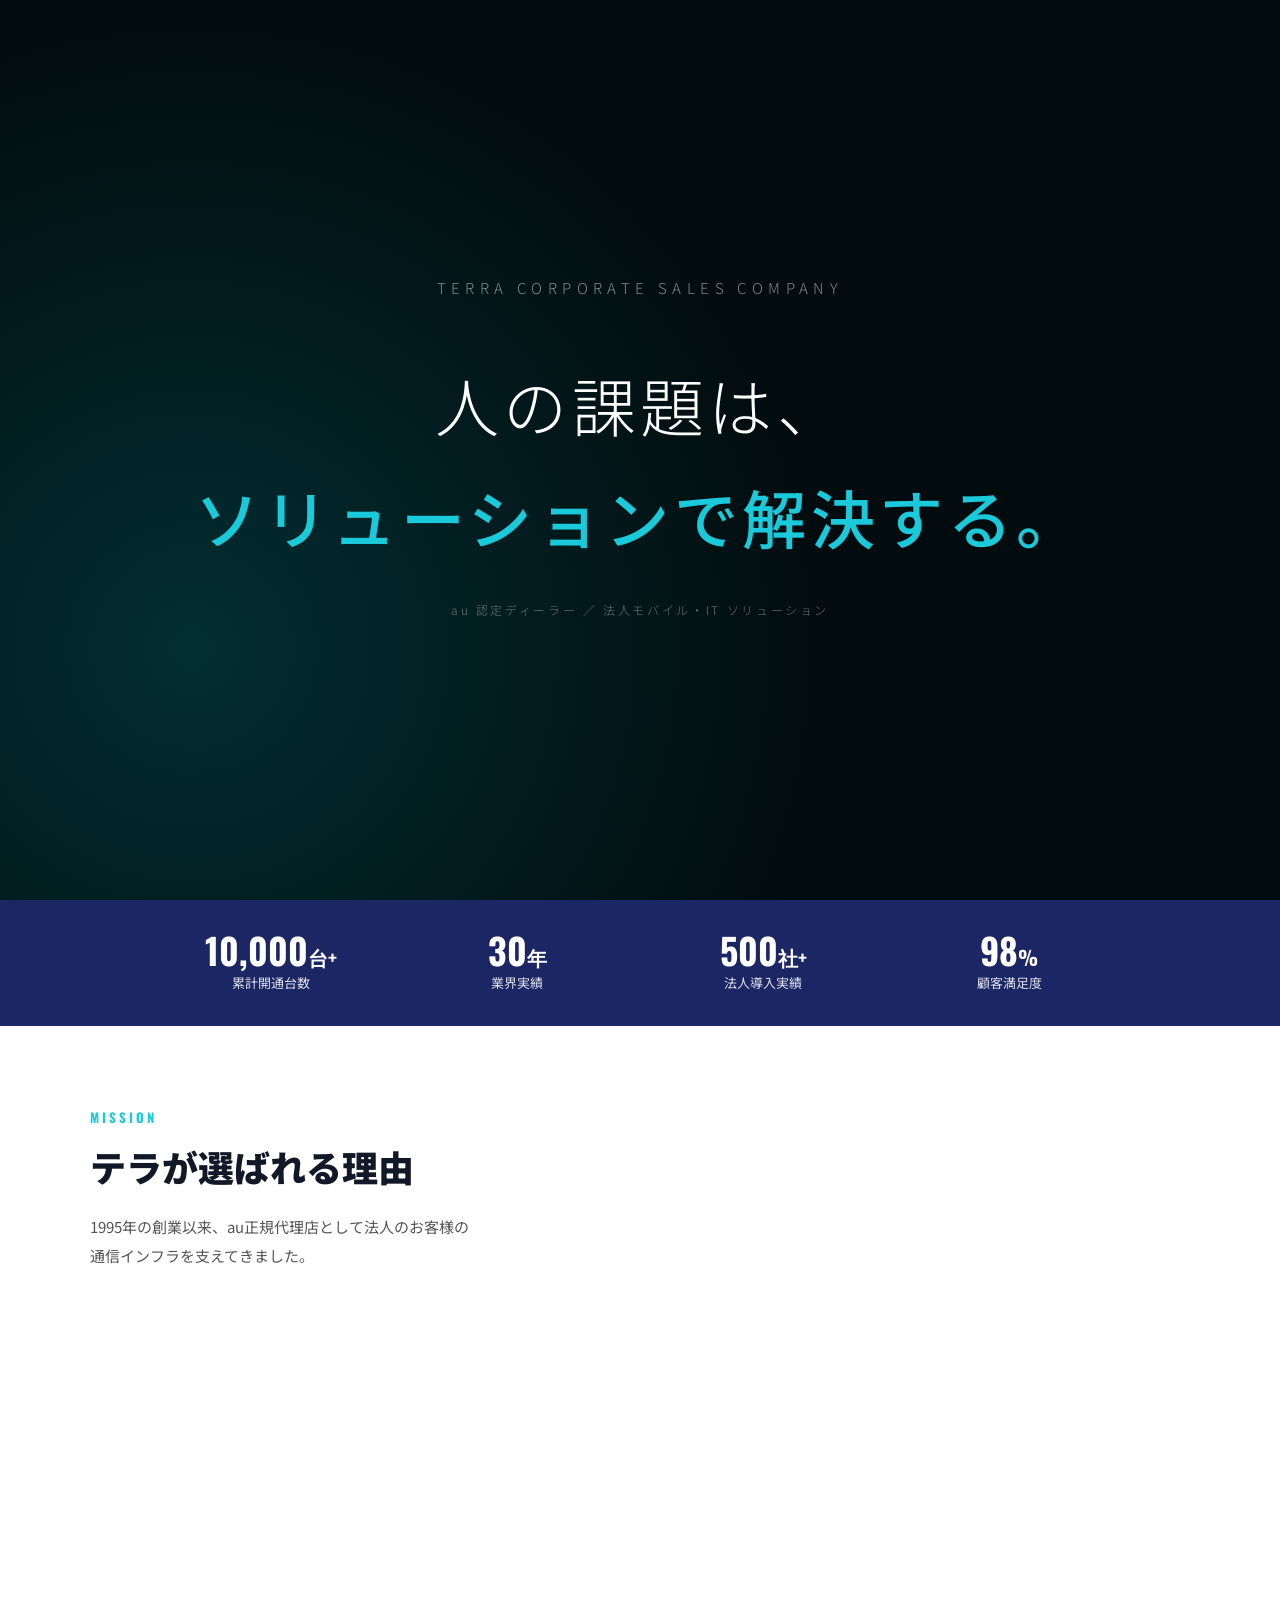
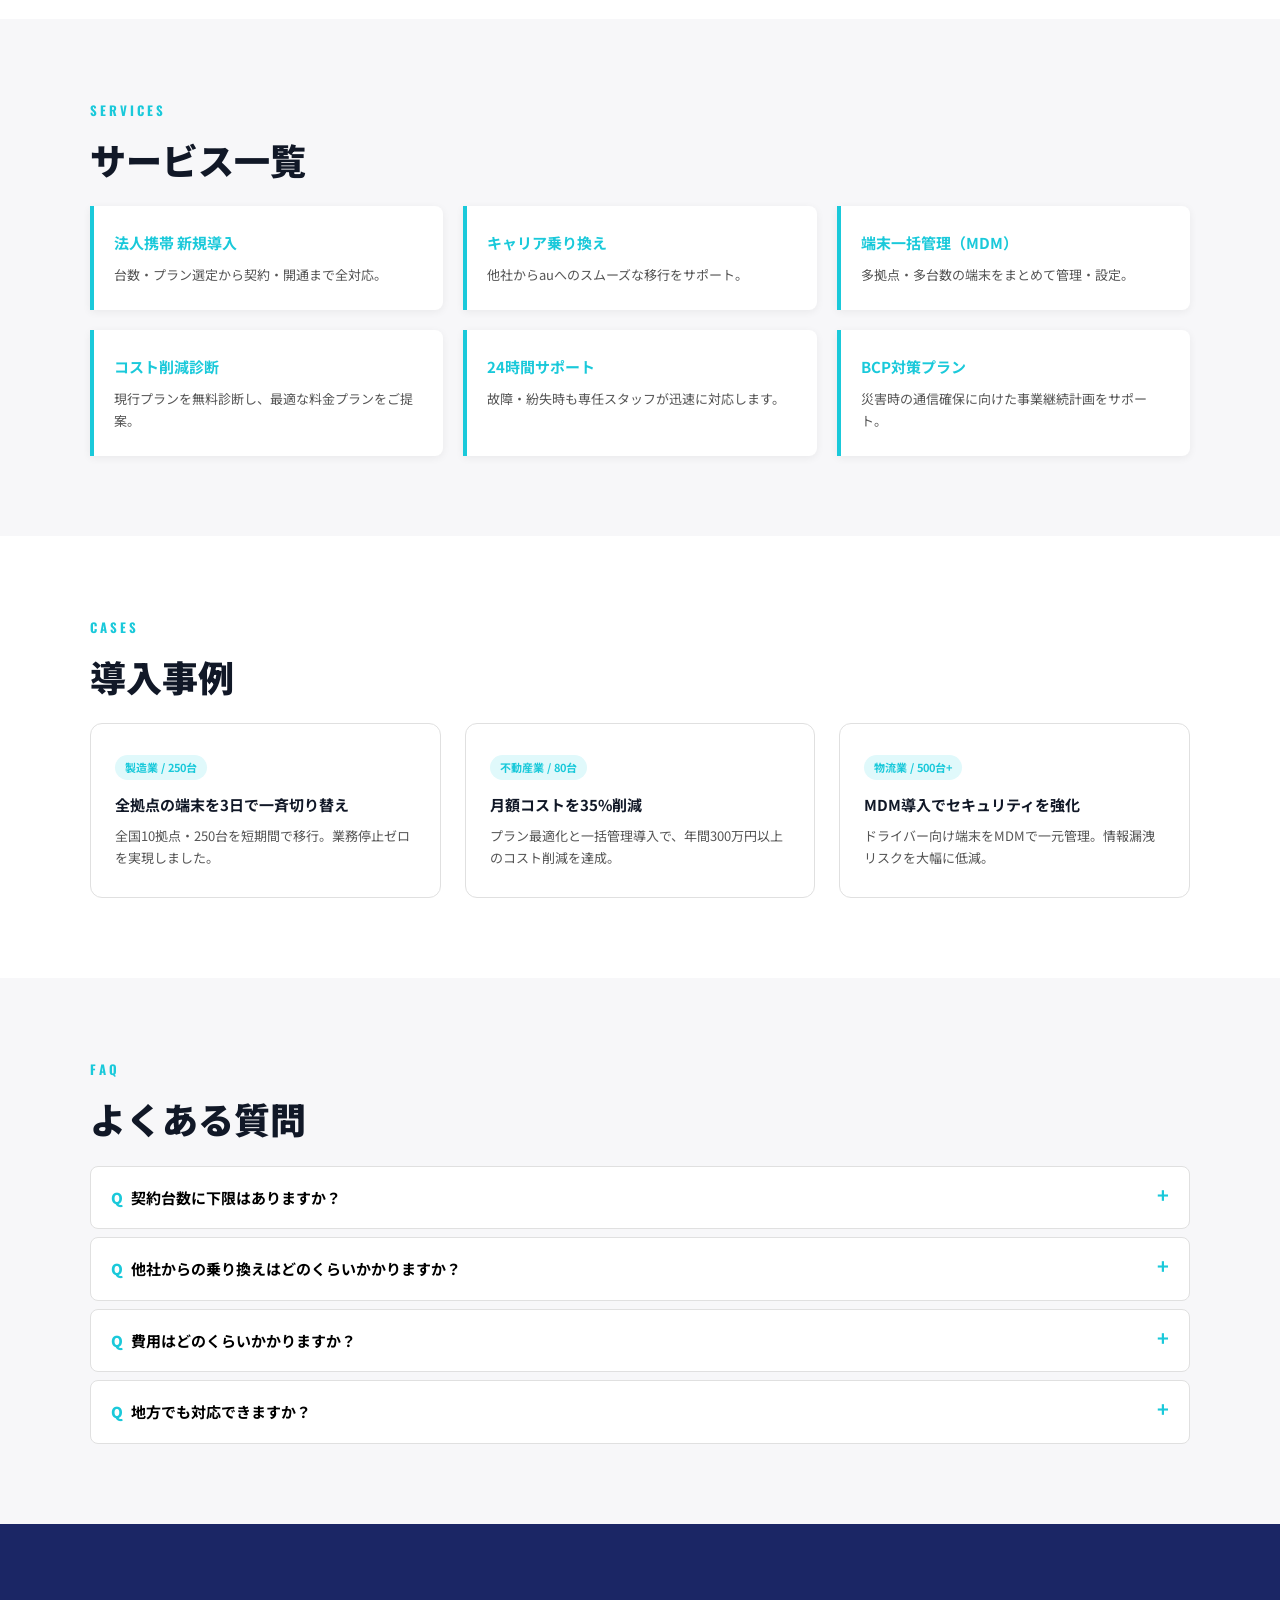
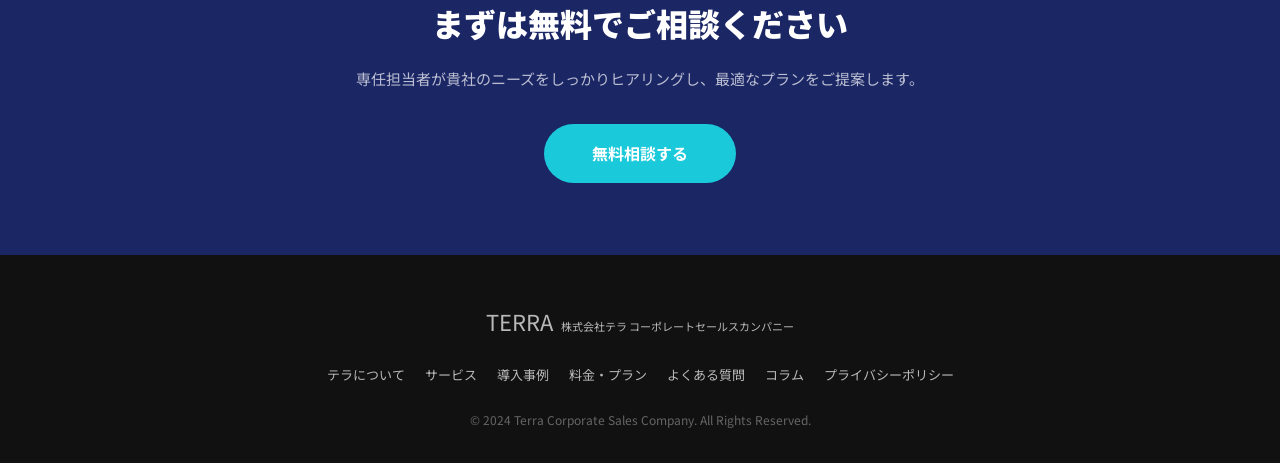
==== commit 107feb56: "Update mockups-v2: turquoise blob intro animation, sketch animation, logo/image assets - Replace int" ====
--- a/mockups-v2/index.html
+++ b/mockups-v2/index.html
@@ -12,13 +12,16 @@
 </head>
 <body>
 
-<!-- =============== INTRO OVERLAY =============== -->
-<div class="intro" id="intro" aria-hidden="true">
-  <div class="intro__content">
-    <p class="intro__since">since 1995 — au正規代理店</p>
-    <div class="intro__logo">TERRA</div>
-    <p class="intro__tagline">お客様の課題を、一歩先のソリューションで、<br><em>人</em>が解決する</p>
-    <p class="intro__scroll">scroll</p>
+<!-- =============== INTRO =============== -->
+<div class="intro" id="intro">
+  <canvas class="intro__canvas" id="introCanvas"></canvas>
+  <div class="intro__text" id="introText">
+    <p class="intro__brand" id="iBrand">TERRA Corporate Sales Company</p>
+    <div class="intro__h">
+      <span class="intro__line"><span class="intro__line-in" id="iL1">人の課題は、</span></span>
+      <span class="intro__line"><span class="intro__line-in --bold" id="iL2">ソリューションで解決する。</span></span>
+    </div>
+    <p class="intro__sub" id="iSub">au 認定ディーラー ／ 法人モバイル・IT ソリューション</p>
   </div>
 </div>
 
@@ -26,8 +29,7 @@
 <header class="hdr">
   <div class="hdr__inner">
     <a class="hdr__logo" href="#">
-      <span class="hdr__logo-terra">TERRA</span>
-      <span class="hdr__logo-sub">株式会社テラ コーポレートセールスカンパニー</span>
+      <img src="images/logo-terra.svg" alt="TERRA 株式会社テラ コーポレートセールスカンパニー" class="hdr__logo-img">
     </a>
     <nav class="hdr__nav">
       <a href="#">テラについて</a>
@@ -48,10 +50,10 @@
   <!-- 背景：画像スライドショー -->
   <div class="hero__bgSlide" aria-hidden="true">
     <div class="hero__bgSlide__item is-active">
-      <img src="images/slide-01.webp" alt="">
+      <img src="images/slide-02.jpg" alt="">
     </div>
     <div class="hero__bgSlide__item">
-      <img src="images/slide-02.jpg" alt="">
+      <img src="images/hero-main.jpg" alt="">
     </div>
     <div class="hero__bgOverlay"></div>
   </div>
@@ -130,44 +132,10 @@
       <p class="hero__eyebrow">au正規代理店 since 1995</p>
 
       <h1 class="hero__h1">
-        お客様の課題を、<br>
-        一歩先のソリューションで、<br>
+        ビジネス課題を、<br>
+        一歩先のソリューションで<br>
         <span class="hero__accent">人</span>が解決する
       </h1>
-
-      <!-- バッジ3個 -->
-      <div class="hero__badges">
-        <div class="hero__badge">
-          <svg viewBox="0 0 100 100" class="badge__ring">
-            <circle cx="50" cy="50" r="46" fill="none" stroke="#E8680A" stroke-width="4"/>
-            <circle cx="50" cy="50" r="38" fill="none" stroke="#E8680A" stroke-width="1" stroke-dasharray="4 3"/>
-          </svg>
-          <div class="badge__inner">
-            <span class="badge__num">10,000<small>台+</small></span>
-            <span class="badge__label">開通台数</span>
-          </div>
-        </div>
-        <div class="hero__badge">
-          <svg viewBox="0 0 100 100" class="badge__ring">
-            <circle cx="50" cy="50" r="46" fill="none" stroke="#E8680A" stroke-width="4"/>
-            <circle cx="50" cy="50" r="38" fill="none" stroke="#E8680A" stroke-width="1" stroke-dasharray="4 3"/>
-          </svg>
-          <div class="badge__inner">
-            <span class="badge__num">30<small>年+</small></span>
-            <span class="badge__label">サービス歴</span>
-          </div>
-        </div>
-        <div class="hero__badge">
-          <svg viewBox="0 0 100 100" class="badge__ring">
-            <circle cx="50" cy="50" r="46" fill="none" stroke="#E8680A" stroke-width="4"/>
-            <circle cx="50" cy="50" r="38" fill="none" stroke="#E8680A" stroke-width="1" stroke-dasharray="4 3"/>
-          </svg>
-          <div class="badge__inner">
-            <span class="badge__num">500<small>社+</small></span>
-            <span class="badge__label">導入支援</span>
-          </div>
-        </div>
-      </div>
 
       <p class="hero__lead">
         携帯の導入から運用・切り替えまで、<br>
@@ -175,80 +143,9 @@
         まずはお気軽にご相談ください。
       </p>
 
-      <!-- キャラクターイラスト -->
-      <div class="hero__illust" aria-hidden="true">
-        <svg viewBox="0 0 320 260" xmlns="http://www.w3.org/2000/svg" class="illust__svg">
-          <path d="M110 60 L110 130 Q110 165 150 178 Q190 165 190 130 L190 60 Z" fill="#1a237e" stroke="#3949ab" stroke-width="2"/>
-          <path d="M118 68 L118 128 Q118 157 150 168 Q182 157 182 128 L182 68 Z" fill="#283593"/>
-          <circle cx="150" cy="108" r="14" fill="none" stroke="#90caf9" stroke-width="2.5"/>
-          <rect x="143" y="118" width="14" height="12" rx="2" fill="#90caf9"/>
-          <line x1="150" y1="124" x2="150" y2="130" stroke="#1a237e" stroke-width="2"/>
-          <ellipse cx="160" cy="185" rx="22" ry="30" fill="#E8680A"/>
-          <circle cx="160" cy="148" r="22" fill="#f5cba7"/>
-          <ellipse cx="160" cy="132" rx="22" ry="10" fill="#3e2723"/>
-          <rect x="138" y="132" width="8" height="18" rx="4" fill="#3e2723"/>
-          <rect x="174" y="132" width="8" height="18" rx="4" fill="#3e2723"/>
-          <circle cx="153" cy="148" r="2.5" fill="#6d4c41"/>
-          <circle cx="167" cy="148" r="2.5" fill="#6d4c41"/>
-          <path d="M153 158 Q160 163 167 158" fill="none" stroke="#c0392b" stroke-width="1.5" stroke-linecap="round"/>
-          <path d="M138 185 Q120 195 118 215" stroke="#E8680A" stroke-width="14" fill="none" stroke-linecap="round"/>
-          <ellipse cx="116" cy="218" rx="9" ry="7" fill="#f5cba7"/>
-          <path d="M182 185 Q200 195 202 215" stroke="#E8680A" stroke-width="14" fill="none" stroke-linecap="round"/>
-          <rect x="195" y="200" width="28" height="48" rx="4" fill="#263238"/>
-          <rect x="198" y="205" width="22" height="36" rx="2" fill="#29b6f6"/>
-          <circle cx="209" cy="246" r="2" fill="#607d8b"/>
-          <text x="200" y="228" font-family="sans-serif" font-size="9" font-weight="bold" fill="white">au</text>
-          <text x="199" y="238" font-family="sans-serif" font-size="5" fill="white">法人サポート</text>
-          <rect x="145" y="212" width="12" height="28" rx="4" fill="#1a237e"/>
-          <rect x="163" y="212" width="12" height="28" rx="4" fill="#1a237e"/>
-          <rect x="143" y="237" width="16" height="8" rx="3" fill="#111"/>
-          <rect x="161" y="237" width="16" height="8" rx="3" fill="#111"/>
-          <circle cx="220" cy="145" r="14" fill="#4caf50" opacity="0.9"/>
-          <polyline points="213,145 218,151 228,139" fill="none" stroke="white" stroke-width="2.5" stroke-linecap="round" stroke-linejoin="round"/>
-          <rect x="62" y="160" width="32" height="22" rx="3" fill="white" stroke="#E8680A" stroke-width="1.5"/>
-          <polyline points="62,160 78,172 94,160" fill="none" stroke="#E8680A" stroke-width="1.5"/>
-          <text x="55" y="125" font-family="sans-serif" font-size="18" fill="#f9a825">★★★★★</text>
-          <circle cx="160" cy="200" r="50" fill="none" stroke="#E8680A" stroke-width="1" opacity="0.15"/>
-          <circle cx="160" cy="200" r="70" fill="none" stroke="#E8680A" stroke-width="1" opacity="0.10"/>
-          <circle cx="160" cy="200" r="90" fill="none" stroke="#E8680A" stroke-width="0.5" opacity="0.07"/>
-        </svg>
-      </div>
-
     </div><!-- /.hero__left -->
 
-    <!-- 右カラム：問い合わせフォーム -->
-    <div class="hero__right">
-      <div class="formCard" id="contact">
-        <div class="formCard__hd">
-          <span class="formCard__hdJa">まずは無料相談</span>
-          <span class="formCard__hdEn">CONTACT</span>
-        </div>
-        <form class="formCard__body" action="#" method="post">
-          <div class="formField">
-            <label class="formField__lbl" for="fc-company">会社名<span class="req">必須</span></label>
-            <input class="formField__inp" type="text" id="fc-company" name="company" placeholder="株式会社テラ">
-          </div>
-          <div class="formField">
-            <label class="formField__lbl" for="fc-name">お名前<span class="req">必須</span></label>
-            <input class="formField__inp" type="text" id="fc-name" name="name" placeholder="山田 太郎">
-          </div>
-          <div class="formField">
-            <label class="formField__lbl" for="fc-tel">電話番号<span class="req">必須</span></label>
-            <input class="formField__inp" type="tel" id="fc-tel" name="tel" placeholder="03-1234-5678">
-          </div>
-          <div class="formField">
-            <label class="formField__lbl" for="fc-email">メールアドレス<span class="req">必須</span></label>
-            <input class="formField__inp" type="email" id="fc-email" name="email" placeholder="info@example.com">
-          </div>
-          <div class="formField">
-            <label class="formField__lbl" for="fc-msg">お問い合わせ内容</label>
-            <textarea class="formField__inp formField__inp--ta" id="fc-msg" name="message" rows="4" placeholder="ご質問・ご要望をご記入ください"></textarea>
-          </div>
-          <button class="formCard__submit" type="submit">無料で相談する →</button>
-          <p class="formCard__note">個人情報の取り扱いについては<a href="#">プライバシーポリシー</a>をご確認ください。</p>
-        </form>
-      </div>
-    </div><!-- /.hero__right -->
+
 
   </div><!-- /.hero__inner -->
 </section>
@@ -284,21 +181,21 @@
     <div class="mission__grid">
       <div class="mission__card">
         <div class="mission__icon">
-          <svg viewBox="0 0 48 48" xmlns="http://www.w3.org/2000/svg"><circle cx="24" cy="24" r="22" fill="#E8680A" opacity="0.1"/><path d="M24 12 L28 20 L38 21 L31 28 L33 38 L24 33 L15 38 L17 28 L10 21 L20 20 Z" fill="#E8680A"/></svg>
+          <svg viewBox="0 0 48 48" xmlns="http://www.w3.org/2000/svg"><circle cx="24" cy="24" r="22" fill="#1AC9DA" opacity="0.1"/><path d="M24 12 L28 20 L38 21 L31 28 L33 38 L24 33 L15 38 L17 28 L10 21 L20 20 Z" fill="#1AC9DA"/></svg>
         </div>
         <h3>30年の信頼実績</h3>
         <p>1995年創業。長年のノウハウと信頼で、複雑な法人ニーズに対応します。</p>
       </div>
       <div class="mission__card">
         <div class="mission__icon">
-          <svg viewBox="0 0 48 48" xmlns="http://www.w3.org/2000/svg"><circle cx="24" cy="24" r="22" fill="#E8680A" opacity="0.1"/><rect x="14" y="14" width="20" height="26" rx="3" fill="none" stroke="#E8680A" stroke-width="2"/><line x1="18" y1="22" x2="30" y2="22" stroke="#E8680A" stroke-width="2"/><line x1="18" y1="28" x2="30" y2="28" stroke="#E8680A" stroke-width="2"/><line x1="18" y1="34" x2="24" y2="34" stroke="#E8680A" stroke-width="2"/></svg>
+          <svg viewBox="0 0 48 48" xmlns="http://www.w3.org/2000/svg"><circle cx="24" cy="24" r="22" fill="#1AC9DA" opacity="0.1"/><rect x="14" y="14" width="20" height="26" rx="3" fill="none" stroke="#1AC9DA" stroke-width="2"/><line x1="18" y1="22" x2="30" y2="22" stroke="#1AC9DA" stroke-width="2"/><line x1="18" y1="28" x2="30" y2="28" stroke="#1AC9DA" stroke-width="2"/><line x1="18" y1="34" x2="24" y2="34" stroke="#1AC9DA" stroke-width="2"/></svg>
         </div>
         <h3>ワンストップサポート</h3>
         <p>導入・切り替え・運用管理まで、専任担当者が一貫してサポートします。</p>
       </div>
       <div class="mission__card">
         <div class="mission__icon">
-          <svg viewBox="0 0 48 48" xmlns="http://www.w3.org/2000/svg"><circle cx="24" cy="24" r="22" fill="#E8680A" opacity="0.1"/><path d="M24 10 L24 38 M10 24 L38 24" stroke="#E8680A" stroke-width="2.5" stroke-linecap="round"/><circle cx="24" cy="24" r="8" fill="none" stroke="#E8680A" stroke-width="2"/></svg>
+          <svg viewBox="0 0 48 48" xmlns="http://www.w3.org/2000/svg"><circle cx="24" cy="24" r="22" fill="#1AC9DA" opacity="0.1"/><path d="M24 10 L24 38 M10 24 L38 24" stroke="#1AC9DA" stroke-width="2.5" stroke-linecap="round"/><circle cx="24" cy="24" r="8" fill="none" stroke="#1AC9DA" stroke-width="2"/></svg>
         </div>
         <h3>全国対応</h3>
         <p>全国の拠点から、迅速な現地対応が可能です。地方企業様もご安心ください。</p>
--- a/mockups-v2/css/style.css
+++ b/mockups-v2/css/style.css
@@ -2,9 +2,9 @@
    CSS変数
    ==================================================== */
 :root {
-  --red:        #E8680A;
-  --red-dark:   #C45500;
-  --red-light:  #FDEBD0;
+  --red:        #1AC9DA;
+  --red-dark:   #0E8A98;
+  --red-light:  #E0F9FB;
   --navy:       #1B2665;
   --navy-dark:  #0f1840;
   --navy-light: #d4d9f0;
@@ -25,78 +25,65 @@
   position: fixed;
   inset: 0;
   z-index: 500;
-  background: var(--navy-dark);
-  display: flex;
+  background: #030D0F;
+  overflow: hidden;
+  pointer-events: none;
+  transition: opacity 0.8s ease;
+}
+.intro__canvas {
+  position: absolute;
+  inset: 0;
+  width: 100%;
+  height: 100%;
+}
+
+/* イントロテキストレイヤー */
+.intro__text {
+  position: absolute;
+  inset: 0;
+  z-index: 2;
+  display: flex;
+  flex-direction: column;
   align-items: center;
   justify-content: center;
   pointer-events: none;
-  transition: opacity 0.1s linear;
-}
-.intro__content {
+}
+.intro__brand {
+  font-size: clamp(10px, 1.3vw, 15px);
+  letter-spacing: 0.36em;
+  text-transform: uppercase;
+  font-weight: 300;
+  color: rgba(255,255,255,0);
+  transition: color 0.7s;
+  margin-bottom: 48px;
+}
+.intro__brand.on { color: rgba(255,255,255,0.5); }
+
+.intro__h { text-align: center; margin-bottom: 24px; }
+.intro__line { display: block; overflow: hidden; }
+.intro__line-in {
+  display: block;
+  font-size: clamp(30px, 5vw, 64px);
+  font-weight: 300;
+  letter-spacing: 0.07em;
+  line-height: 1.75;
+  color: #fff;
+  transform: translateY(105%);
+  transition: transform 1s cubic-bezier(0.16, 1, 0.3, 1);
+}
+.intro__line-in.--bold { font-weight: 500; color: var(--red); }
+.intro__line-in.up { transform: translateY(0); }
+
+.intro__sub {
+  font-size: clamp(10px, 1vw, 12px);
+  letter-spacing: 0.22em;
+  font-weight: 300;
+  color: rgba(255,255,255,0);
   text-align: center;
-  display: flex;
-  flex-direction: column;
-  align-items: center;
-  gap: 20px;
-}
-.intro__since {
-  font-size: 12px;
-  letter-spacing: 0.25em;
-  color: rgba(255,255,255,0.45);
-  animation: introFadeUp 0.8s 0.2s cubic-bezier(0.22,1,0.36,1) both;
-}
-.intro__logo {
-  font-family: var(--font-en);
-  font-size: clamp(64px, 12vw, 120px);
-  font-weight: 700;
-  color: var(--red);
-  letter-spacing: 0.1em;
-  line-height: 1;
-  animation: introFadeUp 0.8s 0.4s cubic-bezier(0.22,1,0.36,1) both;
-}
-.intro__tagline {
-  font-size: clamp(14px, 2vw, 18px);
-  font-weight: 500;
-  color: rgba(255,255,255,0.75);
-  line-height: 1.8;
-  animation: introFadeUp 0.8s 0.7s cubic-bezier(0.22,1,0.36,1) both;
-}
-.intro__tagline em {
-  font-style: normal;
-  color: var(--red);
-}
-.intro__scroll {
-  margin-top: 16px;
-  font-size: 11px;
-  letter-spacing: 0.3em;
-  color: rgba(255,255,255,0.3);
-  animation: introFadeUp 0.8s 1.1s cubic-bezier(0.22,1,0.36,1) both,
-             scrollBlink 1.8s 2s ease-in-out infinite;
-}
-.intro__scroll::after {
-  content: '';
-  display: block;
-  width: 1px;
-  height: 40px;
-  background: linear-gradient(to bottom, rgba(255,255,255,0.4), transparent);
-  margin: 8px auto 0;
-  animation: scrollLine 1.8s 2s ease-in-out infinite;
-}
-
-@keyframes introFadeUp {
-  from { opacity: 0; transform: translateY(16px); }
-  to   { opacity: 1; transform: translateY(0); }
-}
-@keyframes scrollBlink {
-  0%, 100% { opacity: 0.3; }
-  50%       { opacity: 0.7; }
-}
-@keyframes scrollLine {
-  0%   { transform: scaleY(0); transform-origin: top; }
-  50%  { transform: scaleY(1); transform-origin: top; }
-  51%  { transform: scaleY(1); transform-origin: bottom; }
-  100% { transform: scaleY(0); transform-origin: bottom; }
-}
+  line-height: 2.4;
+  transition: color 0.9s;
+}
+.intro__sub.on { color: rgba(255,255,255,0.4); }
 
 /* ====================================================
    リセット・ベース
@@ -122,9 +109,11 @@
   position: fixed;
   top: 0; left: 0; right: 0;
   z-index: 100;
-  background: rgba(255,255,255,0.97);
-  border-bottom: 2px solid var(--navy);
-  box-shadow: 0 2px 12px rgba(0,0,0,0.08);
+  background: rgba(255,255,255,0.25);
+  backdrop-filter: blur(12px);
+  -webkit-backdrop-filter: blur(12px);
+  border-bottom: 1px solid rgba(255,255,255,0.3);
+  box-shadow: 0 2px 16px rgba(0,0,0,0.08);
   height: 64px;
 }
 .hdr__inner {
@@ -138,41 +127,40 @@
 }
 .hdr__logo {
   display: flex;
-  align-items: baseline;
-  gap: 8px;
+  align-items: center;
   flex-shrink: 0;
 }
-.hdr__logo-terra {
-  font-family: var(--font-en);
-  font-size: 26px;
-  font-weight: 700;
-  color: var(--red);
-  letter-spacing: 2px;
-}
-.hdr__logo-sub {
-  font-size: 11px;
-  color: var(--text-sub);
-  white-space: nowrap;
+.hdr__logo-img {
+  height: 24px;
+  width: auto;
+  display: block;
 }
 .hdr__nav {
   display: flex;
   align-items: center;
-  gap: 4px;
+  gap: 6px;
   flex: 1;
   justify-content: center;
 }
 .hdr__nav a {
-  font-size: 13px;
-  font-weight: 500;
-  padding: 6px 10px;
-  border-radius: 4px;
+  font-size: 14px;
+  font-weight: 700;
+  padding: 8px 14px;
+  border-radius: 6px;
+  background: rgba(255,255,255,0.35);
+  color: var(--navy);
   transition: color 0.2s, background 0.2s;
   white-space: nowrap;
-}
-.hdr__nav a:hover { color: var(--red); background: var(--red-light); }
+  backdrop-filter: blur(4px);
+  -webkit-backdrop-filter: blur(4px);
+}
+.hdr__nav a:hover {
+  background: rgba(255,255,255,0.7);
+  color: var(--red);
+}
 .hdr__cta {
   flex-shrink: 0;
-  background: var(--red);
+  background: rgba(26,201,218,0.85);
   color: white;
   font-size: 13px;
   font-weight: 700;
@@ -180,6 +168,8 @@
   border-radius: 24px;
   transition: background 0.2s, transform 0.2s;
   white-space: nowrap;
+  backdrop-filter: blur(4px);
+  -webkit-backdrop-filter: blur(4px);
 }
 .hdr__cta:hover { background: var(--red-dark); transform: translateY(-1px); }
 
@@ -251,16 +241,36 @@
   z-index: 1;
   max-width: 1280px;
   margin: 0 auto;
-  padding: 60px 0 60px 32px;
-  width: 100%;
-  display: grid;
-  grid-template-columns: 1fr 420px;
-  gap: 48px;
-  align-items: center;
+  padding: 60px 48px;
+  width: 100%;
+  display: flex;
+  align-items: center;
+  justify-content: center;
 }
 
 /* 左カラム */
-.hero__left { display: flex; flex-direction: column; gap: 28px; }
+.hero__left {
+  display: flex;
+  flex-direction: column;
+  gap: 28px;
+  text-align: center;
+  align-items: center;
+}
+
+/* 右カラム：写真 */
+.hero__right {
+  display: flex;
+  justify-content: center;
+  align-items: center;
+}
+.hero__photo {
+  width: 100%;
+  max-width: 560px;
+  aspect-ratio: 4/3;
+  object-fit: cover;
+  border-radius: 20px;
+  box-shadow: 0 24px 64px rgba(0,0,0,0.25);
+}
 
 .hero__eyebrow {
   display: inline-flex;
@@ -279,7 +289,7 @@
 }
 
 .hero__h1 {
-  font-size: clamp(32px, 4.5vw, 52px);
+  font-size: clamp(42px, 6vw, 76px);
   font-weight: 900;
   line-height: 1.3;
   color: var(--text);
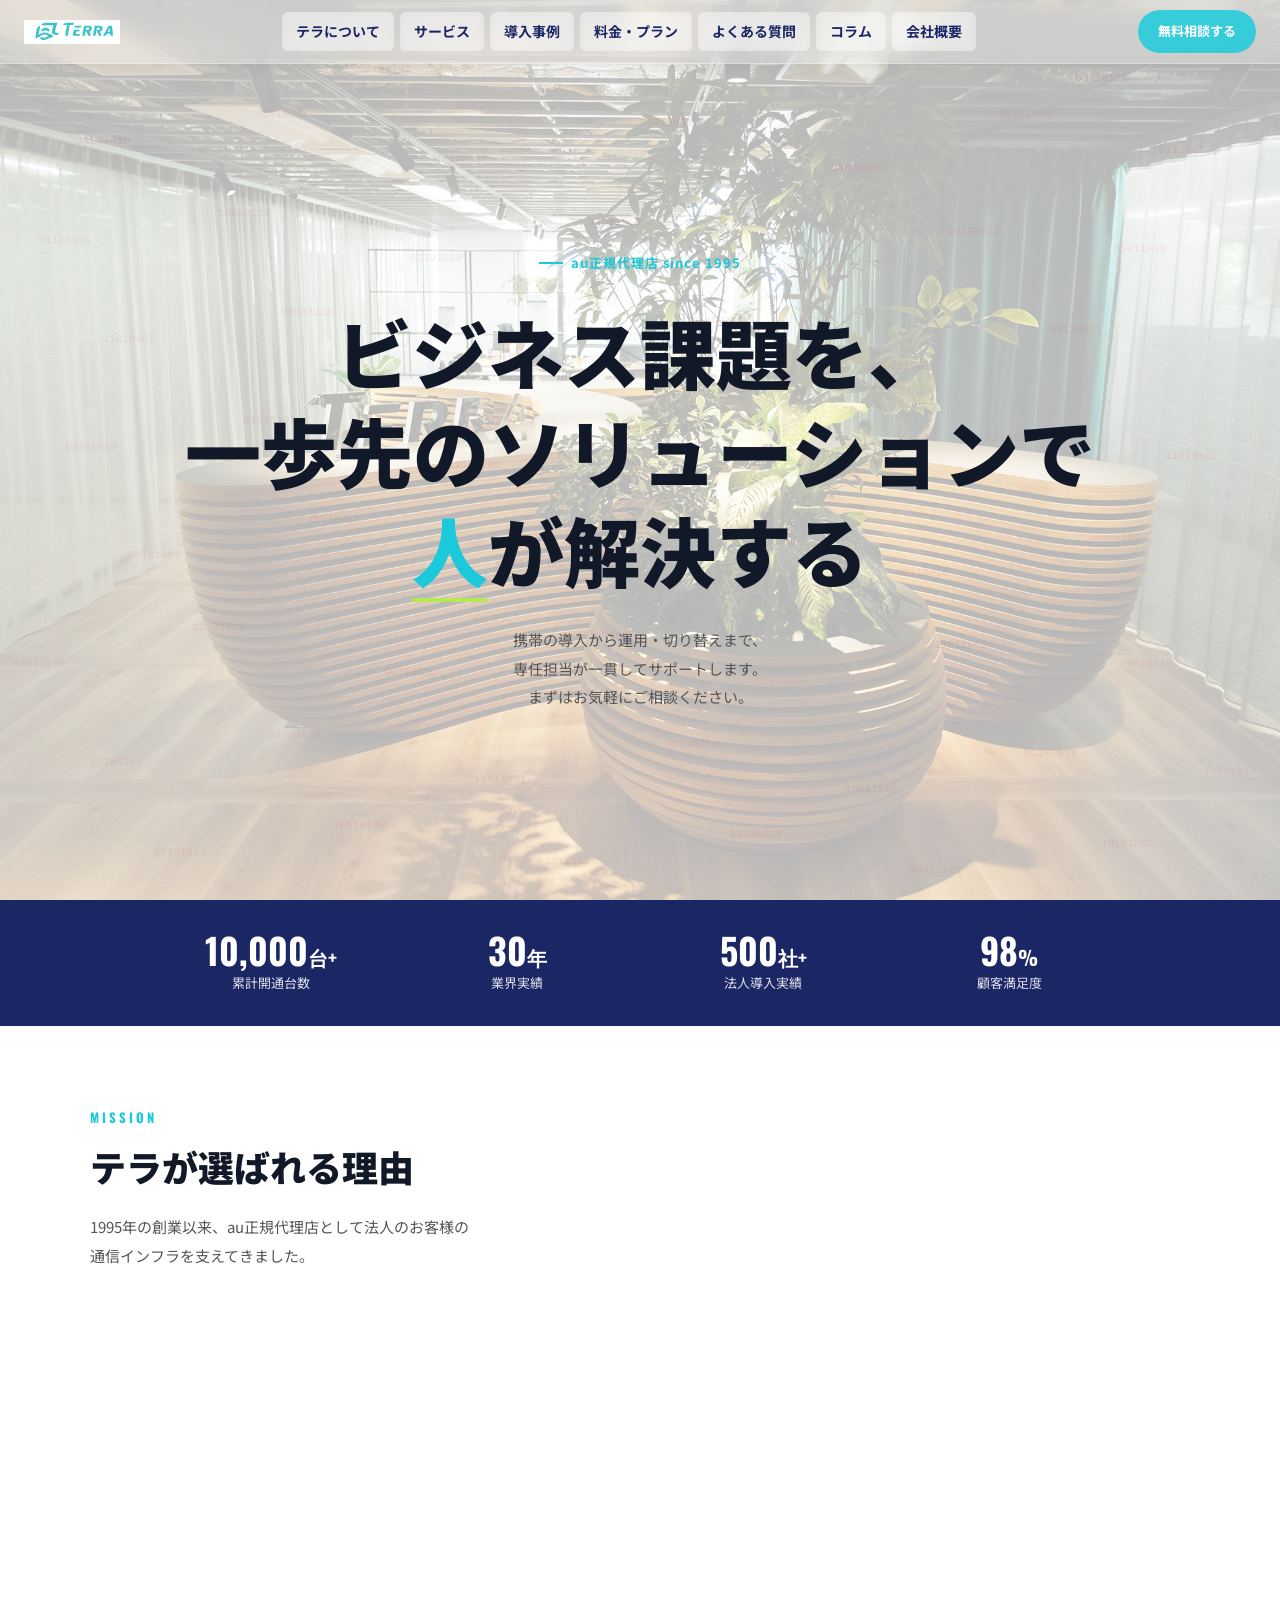
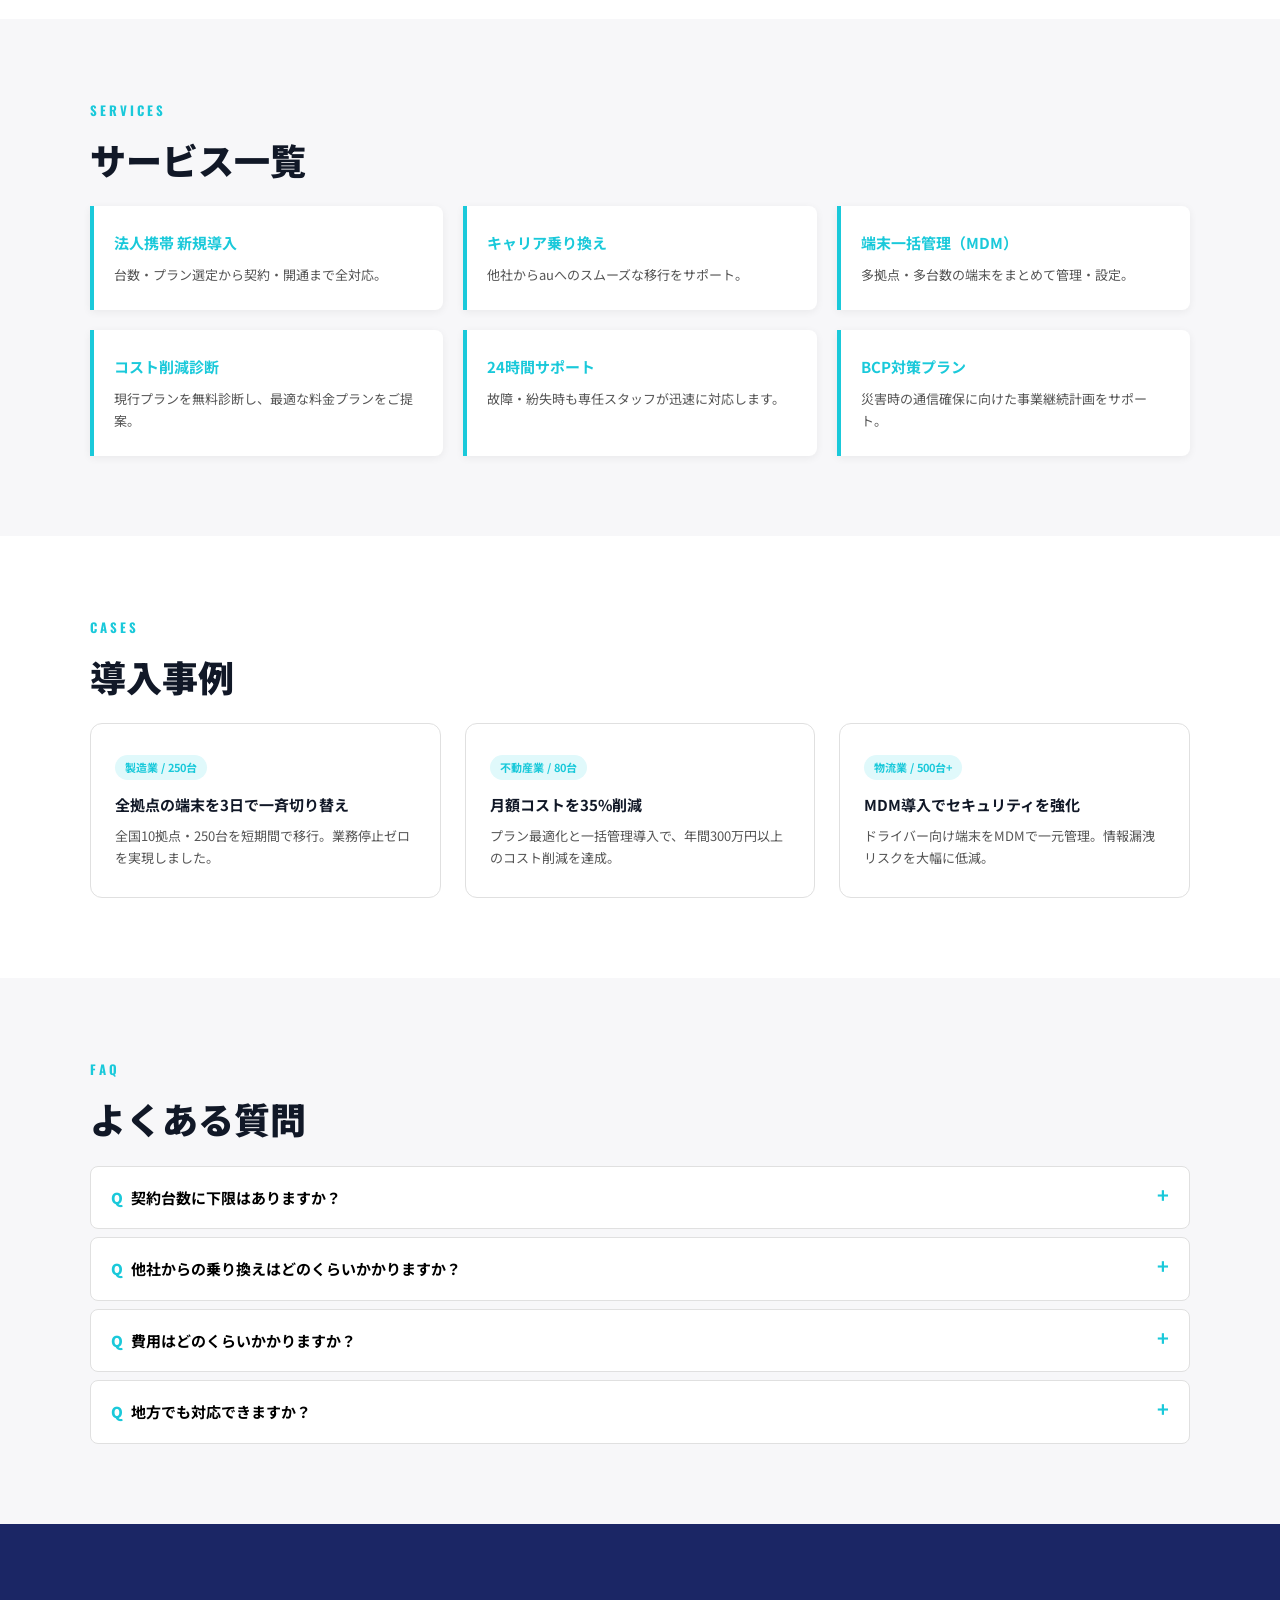
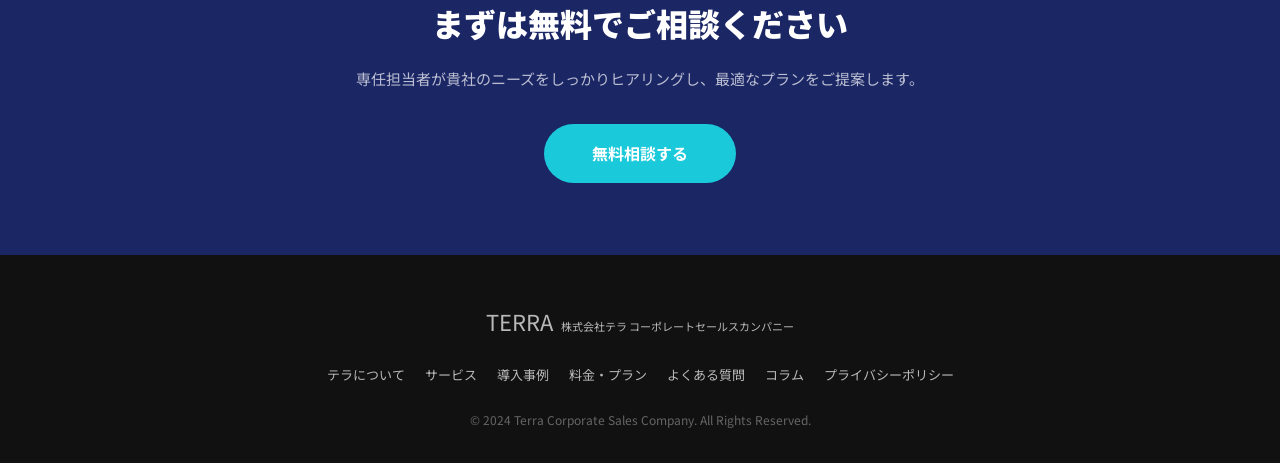
==== commit 3cb7ee24: "mockups-v2: BuySell-style splash intro (logo slide-in + bar + wipe-up exit) Co-Authored-By: Claude S" ====
--- a/mockups-v2/index.html
+++ b/mockups-v2/index.html
@@ -12,16 +12,17 @@
 </head>
 <body>
 
-<!-- =============== INTRO =============== -->
+<!-- =============== INTRO SPLASH =============== -->
 <div class="intro" id="intro">
-  <canvas class="intro__canvas" id="introCanvas"></canvas>
-  <div class="intro__text" id="introText">
-    <p class="intro__brand" id="iBrand">TERRA Corporate Sales Company</p>
-    <div class="intro__h">
-      <span class="intro__line"><span class="intro__line-in" id="iL1">人の課題は、</span></span>
-      <span class="intro__line"><span class="intro__line-in --bold" id="iL2">ソリューションで解決する。</span></span>
-    </div>
-    <p class="intro__sub" id="iSub">au 認定ディーラー ／ 法人モバイル・IT ソリューション</p>
+  <div class="intro__inner">
+    <div class="intro__logo">
+      <span class="intro__word">TERRA</span>
+      <span class="intro__word --tq">&nbsp;CORPORATE&nbsp;</span>
+      <span class="intro__word">SALES</span>
+    </div>
+    <div class="intro__bar-wrap">
+      <div class="intro__bar"></div>
+    </div>
   </div>
 </div>
 
--- a/mockups-v2/css/style.css
+++ b/mockups-v2/css/style.css
@@ -21,69 +21,76 @@
 /* ====================================================
    INTRO OVERLAY
    ==================================================== */
+/* =============================================
+   INTRO SPLASH
+   ============================================= */
 .intro {
   position: fixed;
   inset: 0;
   z-index: 500;
   background: #030D0F;
-  overflow: hidden;
-  pointer-events: none;
-  transition: opacity 0.8s ease;
-}
-.intro__canvas {
-  position: absolute;
-  inset: 0;
-  width: 100%;
-  height: 100%;
-}
-
-/* イントロテキストレイヤー */
-.intro__text {
-  position: absolute;
-  inset: 0;
-  z-index: 2;
-  display: flex;
-  flex-direction: column;
+  display: flex;
   align-items: center;
   justify-content: center;
   pointer-events: none;
 }
-.intro__brand {
-  font-size: clamp(10px, 1.3vw, 15px);
-  letter-spacing: 0.36em;
-  text-transform: uppercase;
-  font-weight: 300;
-  color: rgba(255,255,255,0);
-  transition: color 0.7s;
-  margin-bottom: 48px;
-}
-.intro__brand.on { color: rgba(255,255,255,0.5); }
-
-.intro__h { text-align: center; margin-bottom: 24px; }
-.intro__line { display: block; overflow: hidden; }
-.intro__line-in {
-  display: block;
-  font-size: clamp(30px, 5vw, 64px);
-  font-weight: 300;
-  letter-spacing: 0.07em;
-  line-height: 1.75;
+.intro.hide {
+  animation: introWipeUp 0.9s cubic-bezier(0.4, 0, 0.2, 1) forwards;
+}
+@keyframes introWipeUp {
+  0%   { clip-path: inset(0 0 0 0); }
+  100% { clip-path: inset(0 0 100% 0); }
+}
+
+.intro__inner {
+  display: flex;
+  flex-direction: column;
+  align-items: center;
+  gap: 28px;
+}
+
+/* ロゴ：言葉が下からスライドイン */
+.intro__logo {
+  display: flex;
+  align-items: baseline;
+  overflow: hidden;
+}
+.intro__word {
+  font-family: 'Oswald', 'Noto Sans JP', sans-serif;
+  font-size: clamp(28px, 5vw, 58px);
+  font-weight: 700;
+  letter-spacing: 0.18em;
   color: #fff;
-  transform: translateY(105%);
-  transition: transform 1s cubic-bezier(0.16, 1, 0.3, 1);
-}
-.intro__line-in.--bold { font-weight: 500; color: var(--red); }
-.intro__line-in.up { transform: translateY(0); }
-
-.intro__sub {
-  font-size: clamp(10px, 1vw, 12px);
-  letter-spacing: 0.22em;
-  font-weight: 300;
-  color: rgba(255,255,255,0);
-  text-align: center;
-  line-height: 2.4;
-  transition: color 0.9s;
-}
-.intro__sub.on { color: rgba(255,255,255,0.4); }
+  display: inline-block;
+  transform: translateY(70px);
+  opacity: 0;
+  animation: splashWordIn 0.9s cubic-bezier(0.16, 1, 0.3, 1) forwards;
+}
+.intro__word:nth-child(1) { animation-delay: 0.10s; }
+.intro__word.--tq         { color: var(--red); animation-delay: 0.26s; }
+.intro__word:nth-child(3) { animation-delay: 0.42s; }
+
+@keyframes splashWordIn {
+  to { transform: translateY(0); opacity: 1; }
+}
+
+/* プログレスバー */
+.intro__bar-wrap {
+  width: 200px;
+  height: 1px;
+  background: rgba(255, 255, 255, 0.12);
+  overflow: hidden;
+  opacity: 0;
+  animation: splashFadeIn 0.3s ease 0.5s forwards;
+}
+.intro__bar {
+  height: 100%;
+  width: 0%;
+  background: var(--red);
+  animation: splashBarFill 1.6s cubic-bezier(0.4, 0, 0.2, 1) 0.6s forwards;
+}
+@keyframes splashBarFill  { to { width: 100%; } }
+@keyframes splashFadeIn   { to { opacity: 1; } }
 
 /* ====================================================
    リセット・ベース
